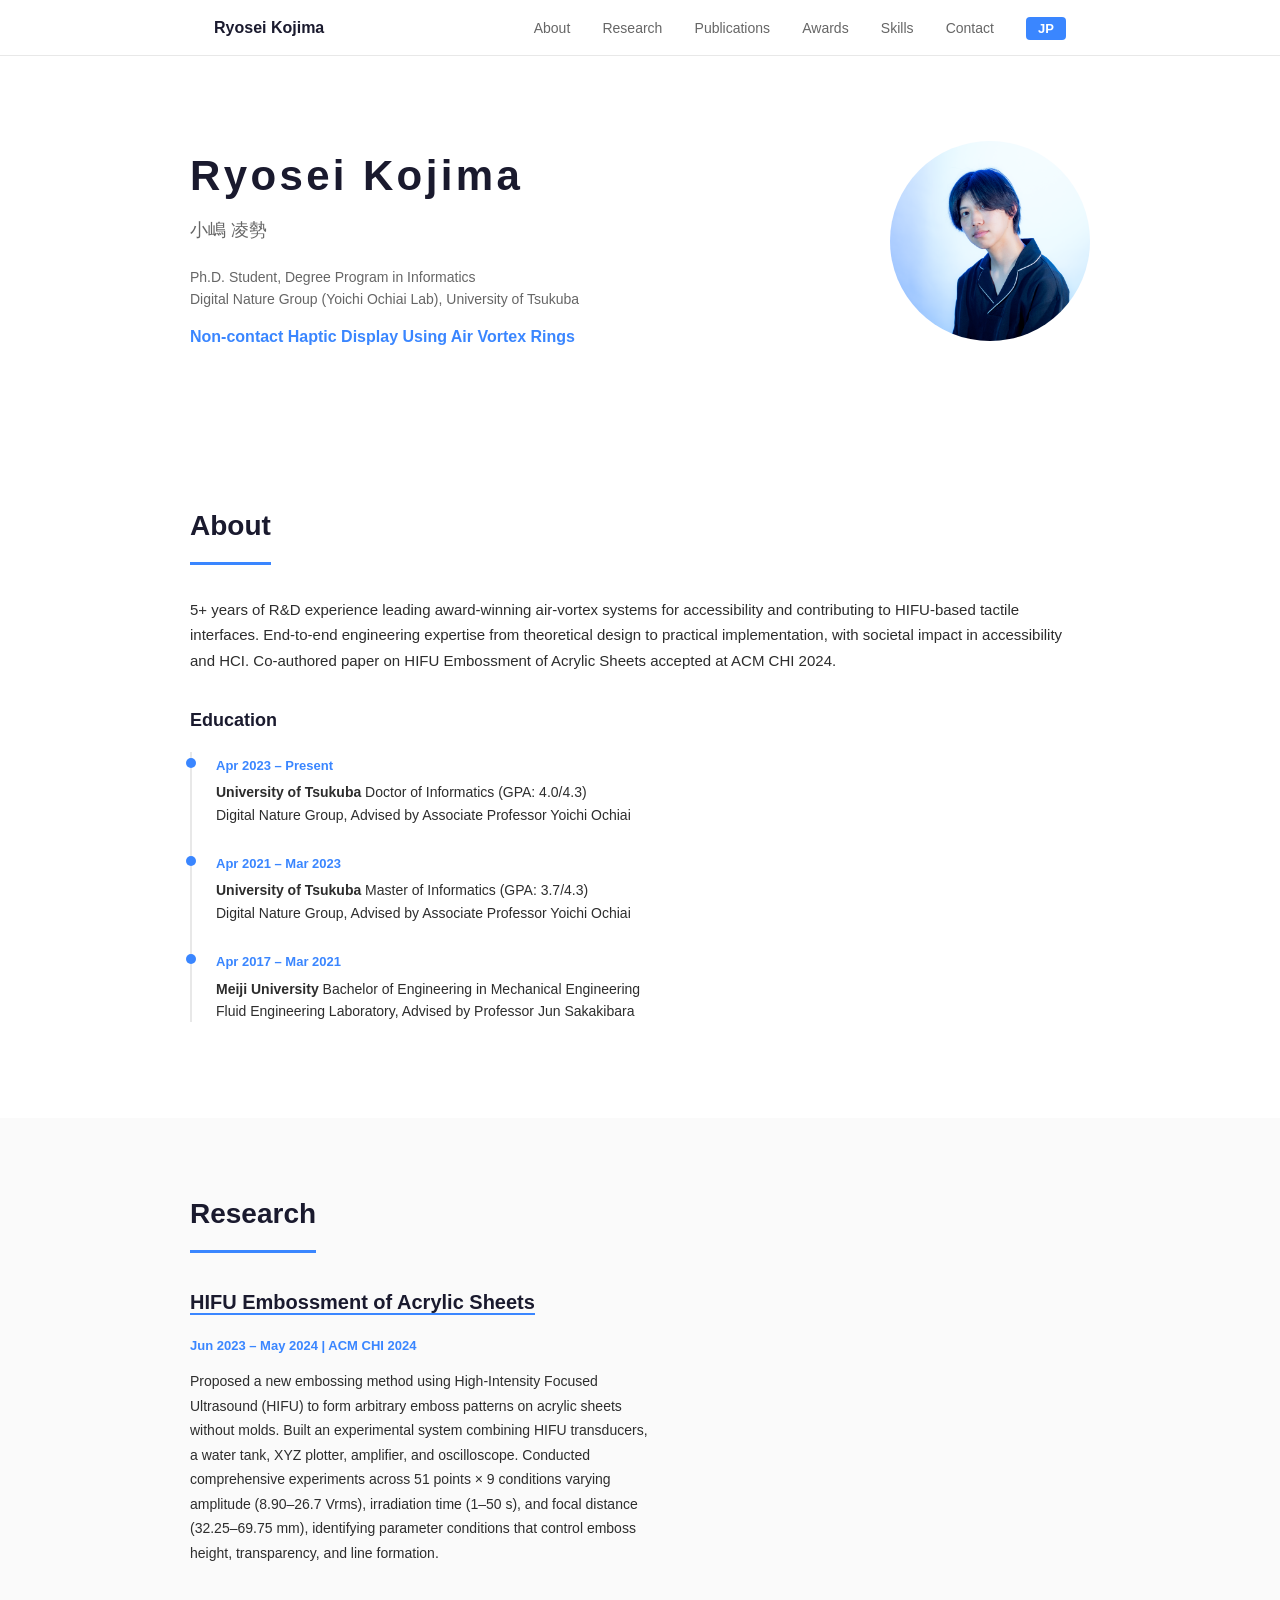
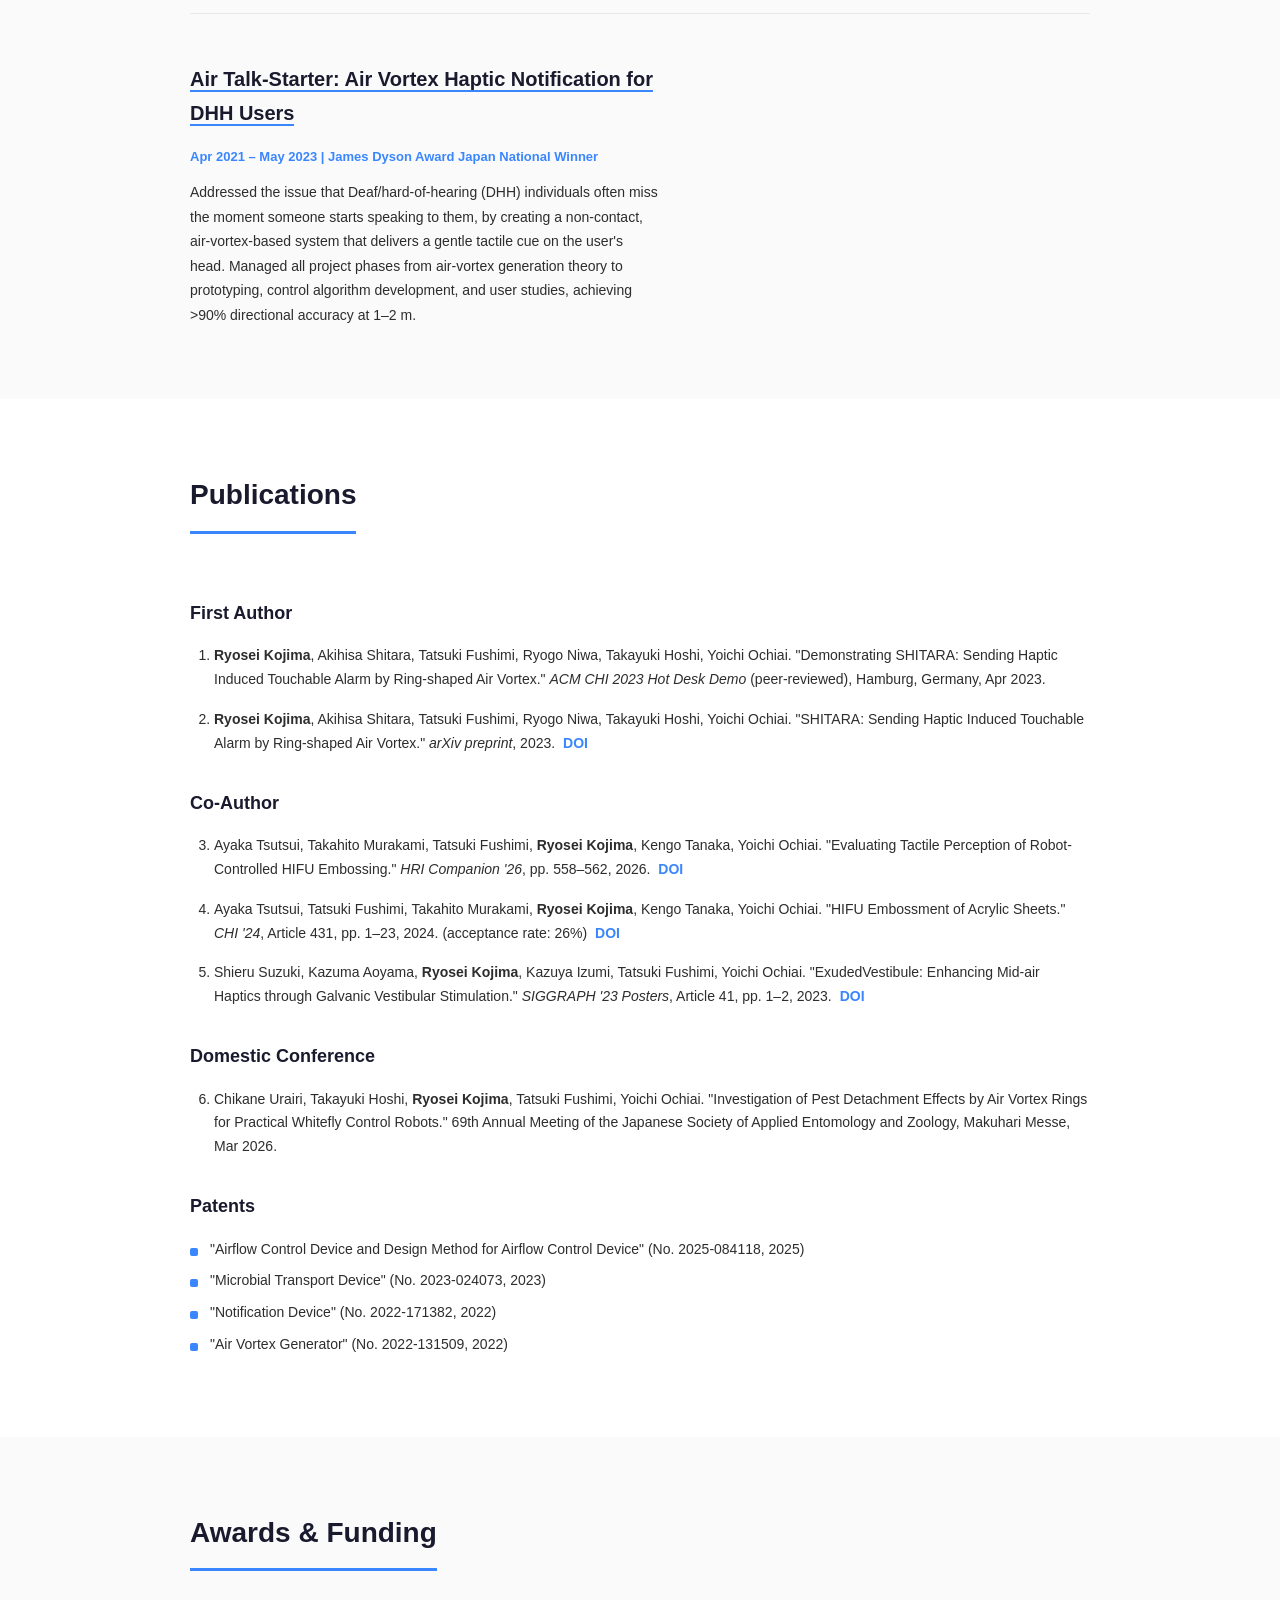
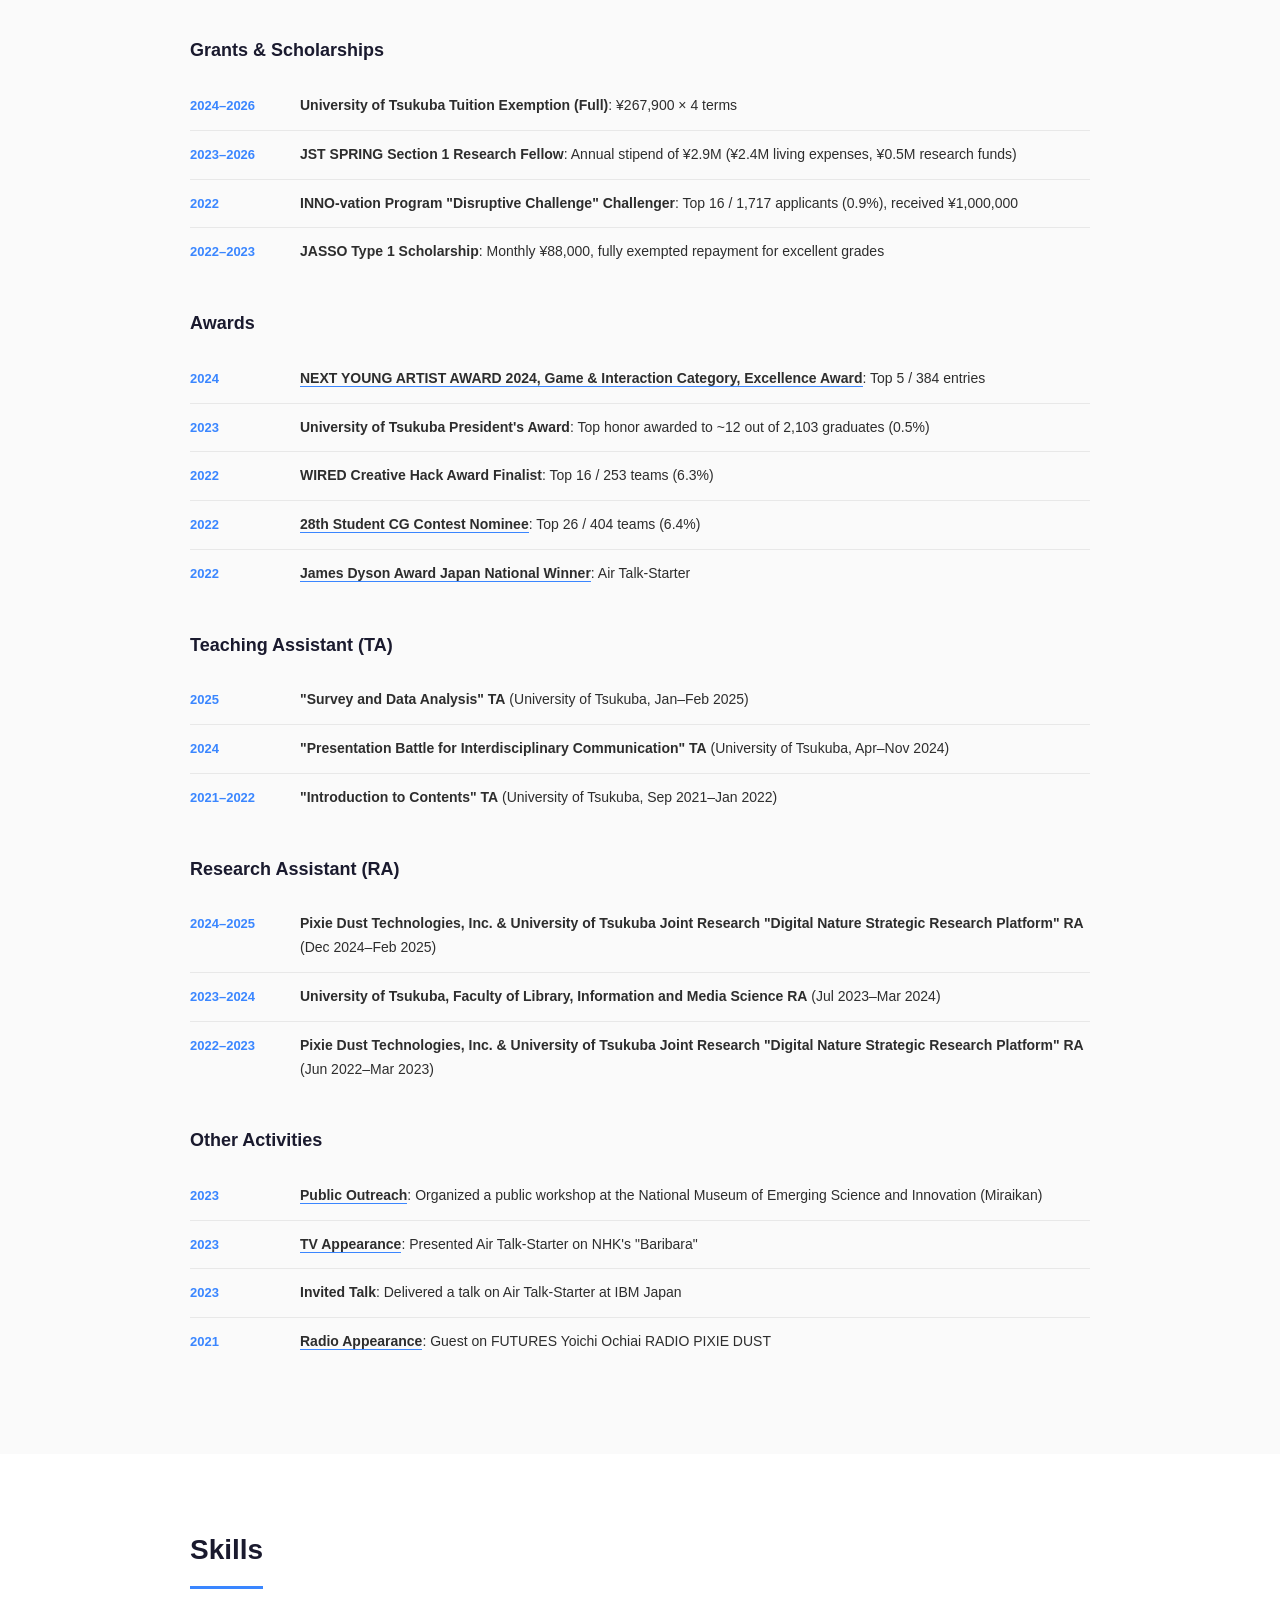
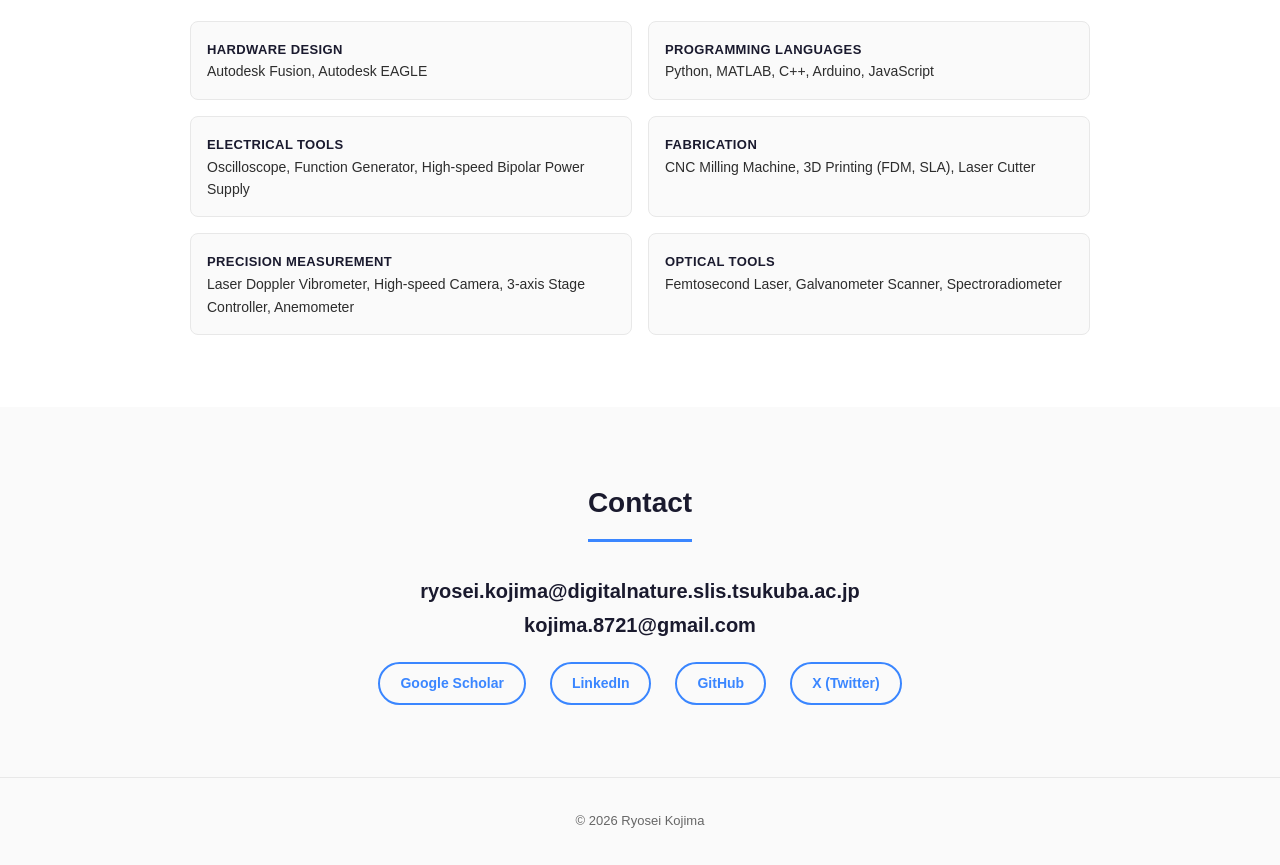
==== en/index.html @ 9899b578 "Add OGP meta tags and Twitter Cards to JP and EN pages Co-Authored-By: Claude Opus 4.6 (1M context) " ====
<!DOCTYPE html>
<html lang="en">
<head>
    <meta charset="UTF-8">
    <meta name="viewport" content="width=device-width, initial-scale=1.0">
    <title>Ryosei Kojima</title>
    <meta name="description" content="Ryosei Kojima - Ph.D. Student at University of Tsukuba. Research on non-contact haptic display using air vortex rings. James Dyson Award Japan National Winner.">
    <!-- OGP -->
    <meta property="og:title" content="Ryosei Kojima">
    <meta property="og:description" content="Ph.D. Student at University of Tsukuba. Research on non-contact haptic display using air vortex rings. James Dyson Award Japan National Winner.">
    <meta property="og:type" content="website">
    <meta property="og:url" content="https://ryoseikojima.github.io/en/">
    <meta property="og:image" content="https://ryoseikojima.github.io/images/profile.png">
    <meta property="og:locale" content="en_US">
    <meta property="og:locale:alternate" content="ja_JP">
    <!-- Twitter Card -->
    <meta name="twitter:card" content="summary">
    <meta name="twitter:site" content="@RyoseiKojima">
    <meta name="twitter:title" content="Ryosei Kojima">
    <meta name="twitter:description" content="Ph.D. Student at University of Tsukuba. Research on non-contact haptic display using air vortex rings.">
    <meta name="twitter:image" content="https://ryoseikojima.github.io/images/profile.png">
    <link rel="stylesheet" href="../style.css">
</head>
<body>

<nav>
    <div class="nav-inner">
        <a href="#" class="nav-name">Ryosei Kojima</a>
        <div class="nav-links">
            <a href="#about">About</a>
            <a href="#research">Research</a>
            <a href="#publications">Publications</a>
            <a href="#awards">Awards</a>
            <a href="#skills">Skills</a>
            <a href="#contact">Contact</a>
            <a href="../" class="lang-switch">JP</a>
        </div>
    </div>
</nav>

<!-- Hero -->
<header id="hero">
    <div class="hero-content">
        <div class="hero-text">
            <h1>Ryosei Kojima</h1>
            <p class="hero-en">小嶋 凌勢</p>
            <p class="hero-affiliation">Ph.D. Student, Degree Program in Informatics<br>Digital Nature Group (Yoichi Ochiai Lab), University of Tsukuba</p>
            <p class="hero-tagline">Non-contact Haptic Display Using Air Vortex Rings</p>
        </div>
        <div class="hero-photo">
            <img src="../images/profile.png" alt="Ryosei Kojima" class="profile-img">
        </div>
    </div>
</header>

<!-- About -->
<section id="about">
    <div class="container">
        <h2>About</h2>
        <p>5+ years of R&D experience leading award-winning air-vortex systems for accessibility and contributing to HIFU-based tactile interfaces. End-to-end engineering expertise from theoretical design to practical implementation, with societal impact in accessibility and HCI. Co-authored paper on HIFU Embossment of Acrylic Sheets accepted at ACM CHI 2024.</p>

        <h3>Education</h3>
        <div class="timeline">
            <div class="timeline-item">
                <span class="timeline-date">Apr 2023 – Present</span>
                <div class="timeline-content">
                    <strong>University of Tsukuba</strong> Doctor of Informatics (GPA: 4.0/4.3)<br>
                    Digital Nature Group, Advised by Associate Professor Yoichi Ochiai
                </div>
            </div>
            <div class="timeline-item">
                <span class="timeline-date">Apr 2021 – Mar 2023</span>
                <div class="timeline-content">
                    <strong>University of Tsukuba</strong> Master of Informatics (GPA: 3.7/4.3)<br>
                    Digital Nature Group, Advised by Associate Professor Yoichi Ochiai
                </div>
            </div>
            <div class="timeline-item">
                <span class="timeline-date">Apr 2017 – Mar 2021</span>
                <div class="timeline-content">
                    <strong>Meiji University</strong> Bachelor of Engineering in Mechanical Engineering<br>
                    Fluid Engineering Laboratory, Advised by Professor Jun Sakakibara
                </div>
            </div>
        </div>
    </div>
</section>

<!-- Research -->
<section id="research">
    <div class="container">
        <h2>Research</h2>

        <div class="project">
            <div class="project-info">
                <h3><a href="https://digitalnature.slis.tsukuba.ac.jp/2023/08/ultrasonic-embossment-of-acrylic-sheets-with-transparency-control/" target="_blank">HIFU Embossment of Acrylic Sheets</a></h3>
                <span class="project-meta">Jun 2023 – May 2024 | ACM CHI 2024</span>
                <p>Proposed a new embossing method using High-Intensity Focused Ultrasound (HIFU) to form arbitrary emboss patterns on acrylic sheets without molds. Built an experimental system combining HIFU transducers, a water tank, XYZ plotter, amplifier, and oscilloscope. Conducted comprehensive experiments across 51 points &times; 9 conditions varying amplitude (8.90–26.7 Vrms), irradiation time (1–50 s), and focal distance (32.25–69.75 mm), identifying parameter conditions that control emboss height, transparency, and line formation.</p>
            </div>
            <div class="project-media">
                <div class="video-embed">
                    <iframe src="https://www.youtube.com/embed/v1Ds2sIvUqw" title="HIFU Embossment" frameborder="0" allow="accelerometer; autoplay; clipboard-write; encrypted-media; gyroscope; picture-in-picture" allowfullscreen></iframe>
                </div>
            </div>
        </div>

        <div class="project">
            <div class="project-info">
                <h3><a href="https://digitalnature.slis.tsukuba.ac.jp/2022/07/air-talk-starter/" target="_blank">Air Talk-Starter: Air Vortex Haptic Notification for DHH Users</a></h3>
                <span class="project-meta">Apr 2021 – May 2023 | James Dyson Award Japan National Winner</span>
                <p>Addressed the issue that Deaf/hard-of-hearing (DHH) individuals often miss the moment someone starts speaking to them, by creating a non-contact, air-vortex-based system that delivers a gentle tactile cue on the user's head. Managed all project phases from air-vortex generation theory to prototyping, control algorithm development, and user studies, achieving >90% directional accuracy at 1–2 m.</p>
            </div>
            <div class="project-media">
                <div class="video-embed">
                    <iframe src="https://www.youtube.com/embed/Aif3v1m-30Y" title="Air Talk-Starter" frameborder="0" allow="accelerometer; autoplay; clipboard-write; encrypted-media; gyroscope; picture-in-picture" allowfullscreen></iframe>
                </div>
            </div>
        </div>
    </div>
</section>

<!-- Publications -->
<section id="publications">
    <div class="container">
        <h2>Publications</h2>

        <h3>First Author</h3>
        <ol class="pub-list">
            <li>
                <strong>Ryosei Kojima</strong>, Akihisa Shitara, Tatsuki Fushimi, Ryogo Niwa, Takayuki Hoshi, Yoichi Ochiai.
                "Demonstrating SHITARA: Sending Haptic Induced Touchable Alarm by Ring-shaped Air Vortex."
                <em>ACM CHI 2023 Hot Desk Demo</em> (peer-reviewed), Hamburg, Germany, Apr 2023.
            </li>
            <li>
                <strong>Ryosei Kojima</strong>, Akihisa Shitara, Tatsuki Fushimi, Ryogo Niwa, Takayuki Hoshi, Yoichi Ochiai.
                "SHITARA: Sending Haptic Induced Touchable Alarm by Ring-shaped Air Vortex."
                <em>arXiv preprint</em>, 2023.
                <a href="https://doi.org/10.48550/arXiv.2301.08107" target="_blank">DOI</a>
            </li>
        </ol>

        <h3>Co-Author</h3>
        <ol class="pub-list" start="3">
            <li>
                Ayaka Tsutsui, Takahito Murakami, Tatsuki Fushimi, <strong>Ryosei Kojima</strong>, Kengo Tanaka, Yoichi Ochiai.
                "Evaluating Tactile Perception of Robot-Controlled HIFU Embossing."
                <em>HRI Companion '26</em>, pp. 558–562, 2026.
                <a href="https://doi.org/10.1145/3776734.3794457" target="_blank">DOI</a>
            </li>
            <li>
                Ayaka Tsutsui, Tatsuki Fushimi, Takahito Murakami, <strong>Ryosei Kojima</strong>, Kengo Tanaka, Yoichi Ochiai.
                "HIFU Embossment of Acrylic Sheets."
                <em>CHI '24</em>, Article 431, pp. 1–23, 2024. (acceptance rate: 26%)
                <a href="https://doi.org/10.1145/3613904.3642890" target="_blank">DOI</a>
            </li>
            <li>
                Shieru Suzuki, Kazuma Aoyama, <strong>Ryosei Kojima</strong>, Kazuya Izumi, Tatsuki Fushimi, Yoichi Ochiai.
                "ExudedVestibule: Enhancing Mid-air Haptics through Galvanic Vestibular Stimulation."
                <em>SIGGRAPH '23 Posters</em>, Article 41, pp. 1–2, 2023.
                <a href="https://doi.org/10.1145/3588028.3603648" target="_blank">DOI</a>
            </li>
        </ol>

        <h3>Domestic Conference</h3>
        <ol class="pub-list" start="6">
            <li>
                Chikane Urairi, Takayuki Hoshi, <strong>Ryosei Kojima</strong>, Tatsuki Fushimi, Yoichi Ochiai.
                "Investigation of Pest Detachment Effects by Air Vortex Rings for Practical Whitefly Control Robots."
                69th Annual Meeting of the Japanese Society of Applied Entomology and Zoology, Makuhari Messe, Mar 2026.
            </li>
        </ol>

        <h3>Patents</h3>
        <ul class="patent-list">
            <li>"Airflow Control Device and Design Method for Airflow Control Device" (No. 2025-084118, 2025)</li>
            <li>"Microbial Transport Device" (No. 2023-024073, 2023)</li>
            <li>"Notification Device" (No. 2022-171382, 2022)</li>
            <li>"Air Vortex Generator" (No. 2022-131509, 2022)</li>
        </ul>
    </div>
</section>

<!-- Awards -->
<section id="awards">
    <div class="container">
        <h2>Awards &amp; Funding</h2>

        <h3>Grants &amp; Scholarships</h3>
        <div class="award-list">
            <div class="award-item">
                <span class="award-date">2024–2026</span>
                <div><strong>University of Tsukuba Tuition Exemption (Full)</strong>: &yen;267,900 &times; 4 terms</div>
            </div>
            <div class="award-item">
                <span class="award-date">2023–2026</span>
                <div><strong>JST SPRING Section 1 Research Fellow</strong>: Annual stipend of &yen;2.9M (&yen;2.4M living expenses, &yen;0.5M research funds)</div>
            </div>
            <div class="award-item">
                <span class="award-date">2022</span>
                <div><strong>INNO-vation Program "Disruptive Challenge" Challenger</strong>: Top 16 / 1,717 applicants (0.9%), received &yen;1,000,000</div>
            </div>
            <div class="award-item">
                <span class="award-date">2022–2023</span>
                <div><strong>JASSO Type 1 Scholarship</strong>: Monthly &yen;88,000, fully exempted repayment for excellent grades</div>
            </div>
        </div>

        <h3>Awards</h3>
        <div class="award-list">
            <div class="award-item">
                <span class="award-date">2024</span>
                <div><a href="https://archive.nya-award.jp/2024/works/7333/" target="_blank"><strong>NEXT YOUNG ARTIST AWARD 2024, Game &amp; Interaction Category, Excellence Award</strong></a>: Top 5 / 384 entries</div>
            </div>
            <div class="award-item">
                <span class="award-date">2023</span>
                <div><strong>University of Tsukuba President's Award</strong>: Top honor awarded to ~12 out of 2,103 graduates (0.5%)</div>
            </div>
            <div class="award-item">
                <span class="award-date">2022</span>
                <div><strong>WIRED Creative Hack Award Finalist</strong>: Top 16 / 253 teams (6.3%)</div>
            </div>
            <div class="award-item">
                <span class="award-date">2022</span>
                <div><a href="https://archive.nya-award.jp/2022/works/6319/" target="_blank"><strong>28th Student CG Contest Nominee</strong></a>: Top 26 / 404 teams (6.4%)</div>
            </div>
            <div class="award-item">
                <span class="award-date">2022</span>
                <div><a href="https://www.jamesdysonaward.org/ja-JP/2022/project/air-talk-starter" target="_blank"><strong>James Dyson Award Japan National Winner</strong></a>: Air Talk-Starter</div>
            </div>
        </div>

        <h3>Teaching Assistant (TA)</h3>
        <div class="award-list">
            <div class="award-item">
                <span class="award-date">2025</span>
                <div><strong>"Survey and Data Analysis" TA</strong> (University of Tsukuba, Jan–Feb 2025)</div>
            </div>
            <div class="award-item">
                <span class="award-date">2024</span>
                <div><strong>"Presentation Battle for Interdisciplinary Communication" TA</strong> (University of Tsukuba, Apr–Nov 2024)</div>
            </div>
            <div class="award-item">
                <span class="award-date">2021–2022</span>
                <div><strong>"Introduction to Contents" TA</strong> (University of Tsukuba, Sep 2021–Jan 2022)</div>
            </div>
        </div>

        <h3>Research Assistant (RA)</h3>
        <div class="award-list">
            <div class="award-item">
                <span class="award-date">2024–2025</span>
                <div><strong>Pixie Dust Technologies, Inc. &amp; University of Tsukuba Joint Research "Digital Nature Strategic Research Platform" RA</strong> (Dec 2024–Feb 2025)</div>
            </div>
            <div class="award-item">
                <span class="award-date">2023–2024</span>
                <div><strong>University of Tsukuba, Faculty of Library, Information and Media Science RA</strong> (Jul 2023–Mar 2024)</div>
            </div>
            <div class="award-item">
                <span class="award-date">2022–2023</span>
                <div><strong>Pixie Dust Technologies, Inc. &amp; University of Tsukuba Joint Research "Digital Nature Strategic Research Platform" RA</strong> (Jun 2022–Mar 2023)</div>
            </div>
        </div>

        <h3>Other Activities</h3>
        <div class="award-list">
            <div class="award-item">
                <span class="award-date">2023</span>
                <div><a href="https://blog.miraikan.jst.go.jp/articles/20230607post-501.html" target="_blank"><strong>Public Outreach</strong></a>: Organized a public workshop at the National Museum of Emerging Science and Innovation (Miraikan)</div>
            </div>
            <div class="award-item">
                <span class="award-date">2023</span>
                <div><a href="https://www.nhk.jp/p/baribara/ts/8Q416M6Q79/episode/te/QMZ4RW7WZN/" target="_blank"><strong>TV Appearance</strong></a>: Presented Air Talk-Starter on NHK's "Baribara"</div>
            </div>
            <div class="award-item">
                <span class="award-date">2023</span>
                <div><strong>Invited Talk</strong>: Delivered a talk on Air Talk-Starter at IBM Japan</div>
            </div>
            <div class="award-item">
                <span class="award-date">2021</span>
                <div><a href="https://audee.jp/voice/show/35991" target="_blank"><strong>Radio Appearance</strong></a>: Guest on FUTURES Yoichi Ochiai RADIO PIXIE DUST</div>
            </div>
        </div>
    </div>
</section>

<!-- Skills -->
<section id="skills">
    <div class="container">
        <h2>Skills</h2>
        <div class="skills-grid">
            <div class="skill-item"><strong>Hardware Design</strong><br>Autodesk Fusion, Autodesk EAGLE</div>
            <div class="skill-item"><strong>Programming Languages</strong><br>Python, MATLAB, C++, Arduino, JavaScript</div>
            <div class="skill-item"><strong>Electrical Tools</strong><br>Oscilloscope, Function Generator, High-speed Bipolar Power Supply</div>
            <div class="skill-item"><strong>Fabrication</strong><br>CNC Milling Machine, 3D Printing (FDM, SLA), Laser Cutter</div>
            <div class="skill-item"><strong>Precision Measurement</strong><br>Laser Doppler Vibrometer, High-speed Camera, 3-axis Stage Controller, Anemometer</div>
            <div class="skill-item"><strong>Optical Tools</strong><br>Femtosecond Laser, Galvanometer Scanner, Spectroradiometer</div>
        </div>
    </div>
</section>

<!-- Contact -->
<section id="contact">
    <div class="container">
        <h2>Contact</h2>
        <p class="contact-email">ryosei.kojima@digitalnature.slis.tsukuba.ac.jp<br>kojima.8721@gmail.com</p>
        <div class="contact-links">
            <a href="https://scholar.google.com/citations?user=Og2XBmUAAAAJ&hl=en&oi=ao" target="_blank">Google Scholar</a>
            <a href="https://linkedin.com/in/ryoseikojima/" target="_blank">LinkedIn</a>
            <a href="https://github.com/ryoseikojima" target="_blank">GitHub</a>
            <a href="https://x.com/RyoseiKojima" target="_blank">X (Twitter)</a>
        </div>
    </div>
</section>

<footer>
    <p>&copy; 2026 Ryosei Kojima</p>
</footer>

</body>
</html>
---- style.css ----
/* Reset & Base */
*, *::before, *::after {
    margin: 0;
    padding: 0;
    box-sizing: border-box;
}

:root {
    --primary: #1a1a2e;
    --accent: #3a86ff;
    --text: #2d2d2d;
    --text-light: #666;
    --bg: #fafafa;
    --bg-alt: #fff;
    --border: #e8e8e8;
    --max-width: 900px;
}

body {
    font-family: "Hiragino Kaku Gothic ProN", "Hiragino Sans", "Noto Sans CJK JP", -apple-system, sans-serif;
    color: var(--text);
    background: var(--bg);
    line-height: 1.7;
    font-size: 15px;
}

/* Nav */
nav {
    position: fixed;
    top: 0;
    width: 100%;
    background: rgba(255, 255, 255, 0.95);
    backdrop-filter: blur(10px);
    border-bottom: 1px solid var(--border);
    z-index: 100;
}

.nav-inner {
    max-width: var(--max-width);
    margin: 0 auto;
    padding: 14px 24px;
    display: flex;
    justify-content: space-between;
    align-items: center;
}

.nav-name {
    font-weight: 700;
    font-size: 16px;
    color: var(--primary);
    text-decoration: none;
}

.nav-links a {
    margin-left: 28px;
    text-decoration: none;
    color: var(--text-light);
    font-size: 14px;
    transition: color 0.2s;
}

.nav-links a:hover {
    color: var(--accent);
}

.lang-switch {
    background: var(--accent);
    color: #fff !important;
    padding: 4px 12px;
    border-radius: 4px;
    font-weight: 600;
    font-size: 13px !important;
}

.lang-switch:hover {
    opacity: 0.85;
}

/* Hero */
#hero {
    padding: 140px 24px 80px;
    background: var(--bg-alt);
}

.hero-content {
    max-width: var(--max-width);
    margin: 0 auto;
    display: flex;
    justify-content: space-between;
    align-items: center;
    gap: 48px;
}

.hero-text h1 {
    font-size: 42px;
    font-weight: 800;
    color: var(--primary);
    letter-spacing: 0.08em;
    margin-bottom: 4px;
}

.hero-en {
    font-size: 18px;
    color: var(--text-light);
    margin-bottom: 20px;
}

.hero-affiliation {
    font-size: 14px;
    color: var(--text-light);
    line-height: 1.6;
    margin-bottom: 12px;
}

.hero-tagline {
    font-size: 16px;
    color: var(--accent);
    font-weight: 600;
}

.hero-photo {
    flex-shrink: 0;
}

.profile-img {
    width: 200px;
    height: 200px;
    border-radius: 50%;
    object-fit: cover;
}

/* Sections */
section {
    padding: 72px 24px;
}

section:nth-child(odd) {
    background: var(--bg-alt);
}

.container {
    max-width: var(--max-width);
    margin: 0 auto;
}

h2 {
    font-size: 28px;
    font-weight: 800;
    color: var(--primary);
    margin-bottom: 32px;
    padding-bottom: 12px;
    border-bottom: 3px solid var(--accent);
    display: inline-block;
}

h3 {
    font-size: 18px;
    font-weight: 700;
    color: var(--primary);
    margin-top: 32px;
    margin-bottom: 16px;
}

/* Skills */
.skills-grid {
    display: grid;
    grid-template-columns: repeat(2, 1fr);
    gap: 16px;
}

.skill-item {
    background: var(--bg);
    border: 1px solid var(--border);
    border-radius: 8px;
    padding: 16px;
    font-size: 14px;
    line-height: 1.6;
}

.skill-item strong {
    color: var(--primary);
    font-size: 13px;
    text-transform: uppercase;
    letter-spacing: 0.03em;
}

@media (max-width: 768px) {
    .skills-grid {
        grid-template-columns: 1fr;
    }
}

/* Timeline (Education) */
.timeline {
    position: relative;
    padding-left: 24px;
    border-left: 2px solid var(--border);
}

.timeline-item {
    margin-bottom: 24px;
    position: relative;
}

.timeline-item::before {
    content: '';
    position: absolute;
    left: -30px;
    top: 6px;
    width: 10px;
    height: 10px;
    background: var(--accent);
    border-radius: 50%;
}

.timeline-date {
    font-size: 13px;
    color: var(--accent);
    font-weight: 600;
}

.timeline-content {
    margin-top: 4px;
    font-size: 14px;
    line-height: 1.6;
}

/* Projects */
.project {
    display: flex;
    gap: 32px;
    margin-bottom: 48px;
    padding-bottom: 48px;
    border-bottom: 1px solid var(--border);
}

.project:last-child {
    border-bottom: none;
    margin-bottom: 0;
    padding-bottom: 0;
}

.project-info {
    flex: 1;
}

.project-info h3 {
    margin-top: 0;
    font-size: 20px;
}

.project-info h3 a {
    color: var(--primary);
    text-decoration: none;
    border-bottom: 2px solid var(--accent);
    transition: color 0.2s;
}

.project-info h3 a:hover {
    color: var(--accent);
}

.award-item a {
    color: inherit;
    text-decoration: none;
    border-bottom: 1px solid var(--accent);
    transition: color 0.2s;
}

.award-item a:hover {
    color: var(--accent);
}

.project-meta {
    font-size: 13px;
    color: var(--accent);
    font-weight: 600;
    display: block;
    margin-bottom: 12px;
}

.project-info p {
    font-size: 14px;
    color: var(--text);
    line-height: 1.75;
}

.project-media {
    flex-shrink: 0;
    width: 400px;
}

.media-placeholder {
    width: 100%;
    height: 180px;
    background: var(--border);
    border-radius: 8px;
    display: flex;
    align-items: center;
    justify-content: center;
    color: var(--text-light);
    font-size: 14px;
}

.video-embed {
    position: relative;
    width: 100%;
    padding-top: 56.25%;
    border-radius: 8px;
    overflow: hidden;
}

.video-embed iframe {
    position: absolute;
    top: 0;
    left: 0;
    width: 100%;
    height: 100%;
}

/* Publications */
.pub-list {
    padding-left: 24px;
    margin-bottom: 24px;
}

.pub-list li {
    margin-bottom: 16px;
    font-size: 14px;
    line-height: 1.7;
}

.pub-list li a {
    color: var(--accent);
    text-decoration: none;
    font-weight: 600;
    margin-left: 4px;
}

.pub-list li a:hover {
    text-decoration: underline;
}

.patent-list {
    list-style: none;
    padding-left: 0;
}

.patent-list li {
    margin-bottom: 8px;
    font-size: 14px;
    padding-left: 20px;
    position: relative;
}

.patent-list li::before {
    content: '';
    position: absolute;
    left: 0;
    top: 10px;
    width: 8px;
    height: 8px;
    background: var(--accent);
    border-radius: 2px;
}

/* Awards */
.award-list {
    margin-bottom: 16px;
}

.award-item {
    display: flex;
    gap: 20px;
    padding: 12px 0;
    border-bottom: 1px solid var(--border);
    font-size: 14px;
    align-items: baseline;
}

.award-item:last-child {
    border-bottom: none;
}

.award-date {
    flex-shrink: 0;
    width: 90px;
    font-size: 13px;
    color: var(--accent);
    font-weight: 600;
}

/* Contact */
#contact {
    text-align: center;
    padding: 72px 24px;
}

.contact-email {
    font-size: 20px;
    font-weight: 600;
    color: var(--primary);
    margin-bottom: 20px;
}

.contact-links {
    display: flex;
    justify-content: center;
    gap: 24px;
}

.contact-links a {
    color: var(--accent);
    text-decoration: none;
    font-size: 14px;
    font-weight: 600;
    padding: 8px 20px;
    border: 2px solid var(--accent);
    border-radius: 24px;
    transition: all 0.2s;
}

.contact-links a:hover {
    background: var(--accent);
    color: #fff;
}

/* Footer */
footer {
    text-align: center;
    padding: 32px 24px;
    font-size: 13px;
    color: var(--text-light);
    border-top: 1px solid var(--border);
}

/* Responsive */
@media (max-width: 768px) {
    .hero-content {
        flex-direction: column-reverse;
        text-align: center;
    }

    .hero-text h1 {
        font-size: 32px;
    }

    .project {
        flex-direction: column;
    }

    .project-media {
        width: 100%;
    }

    .nav-links a {
        margin-left: 16px;
        font-size: 12px;
    }

    .award-item {
        flex-direction: column;
        gap: 4px;
    }

    .award-date {
        width: auto;
    }
}
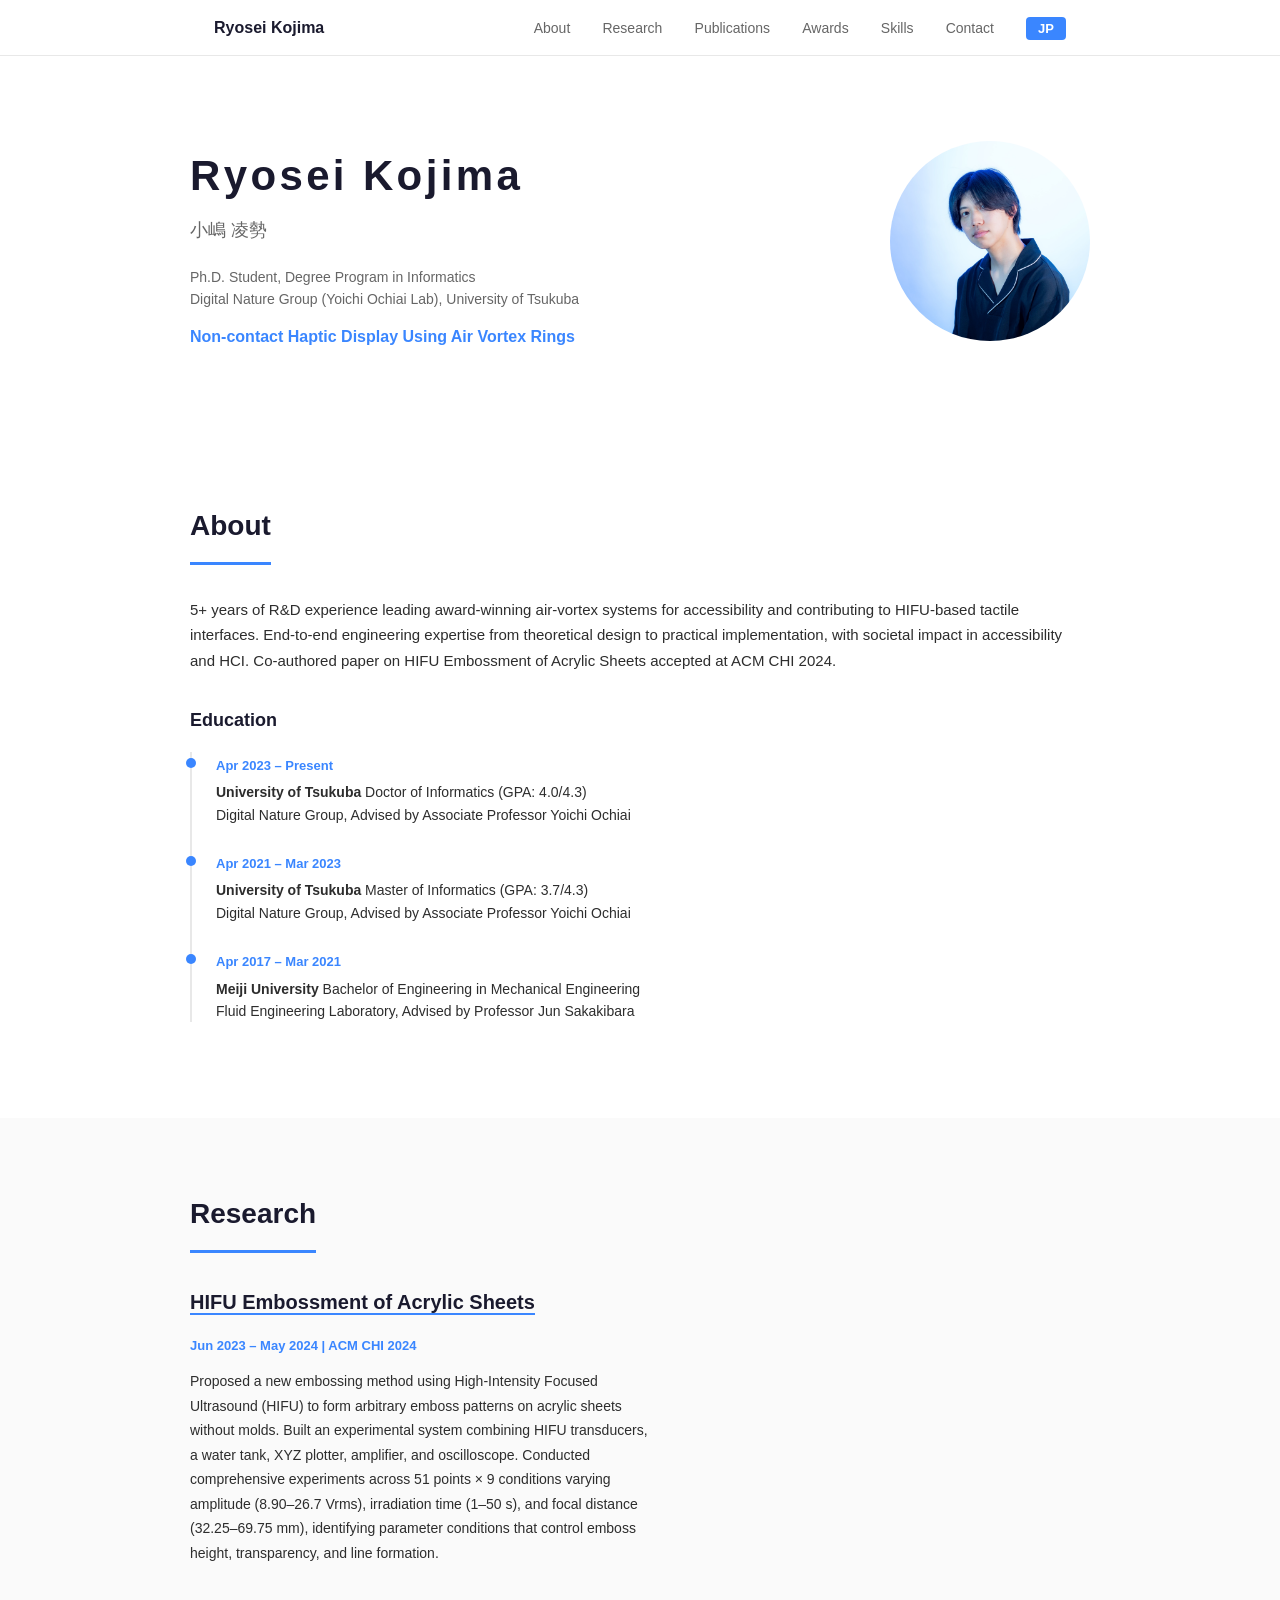
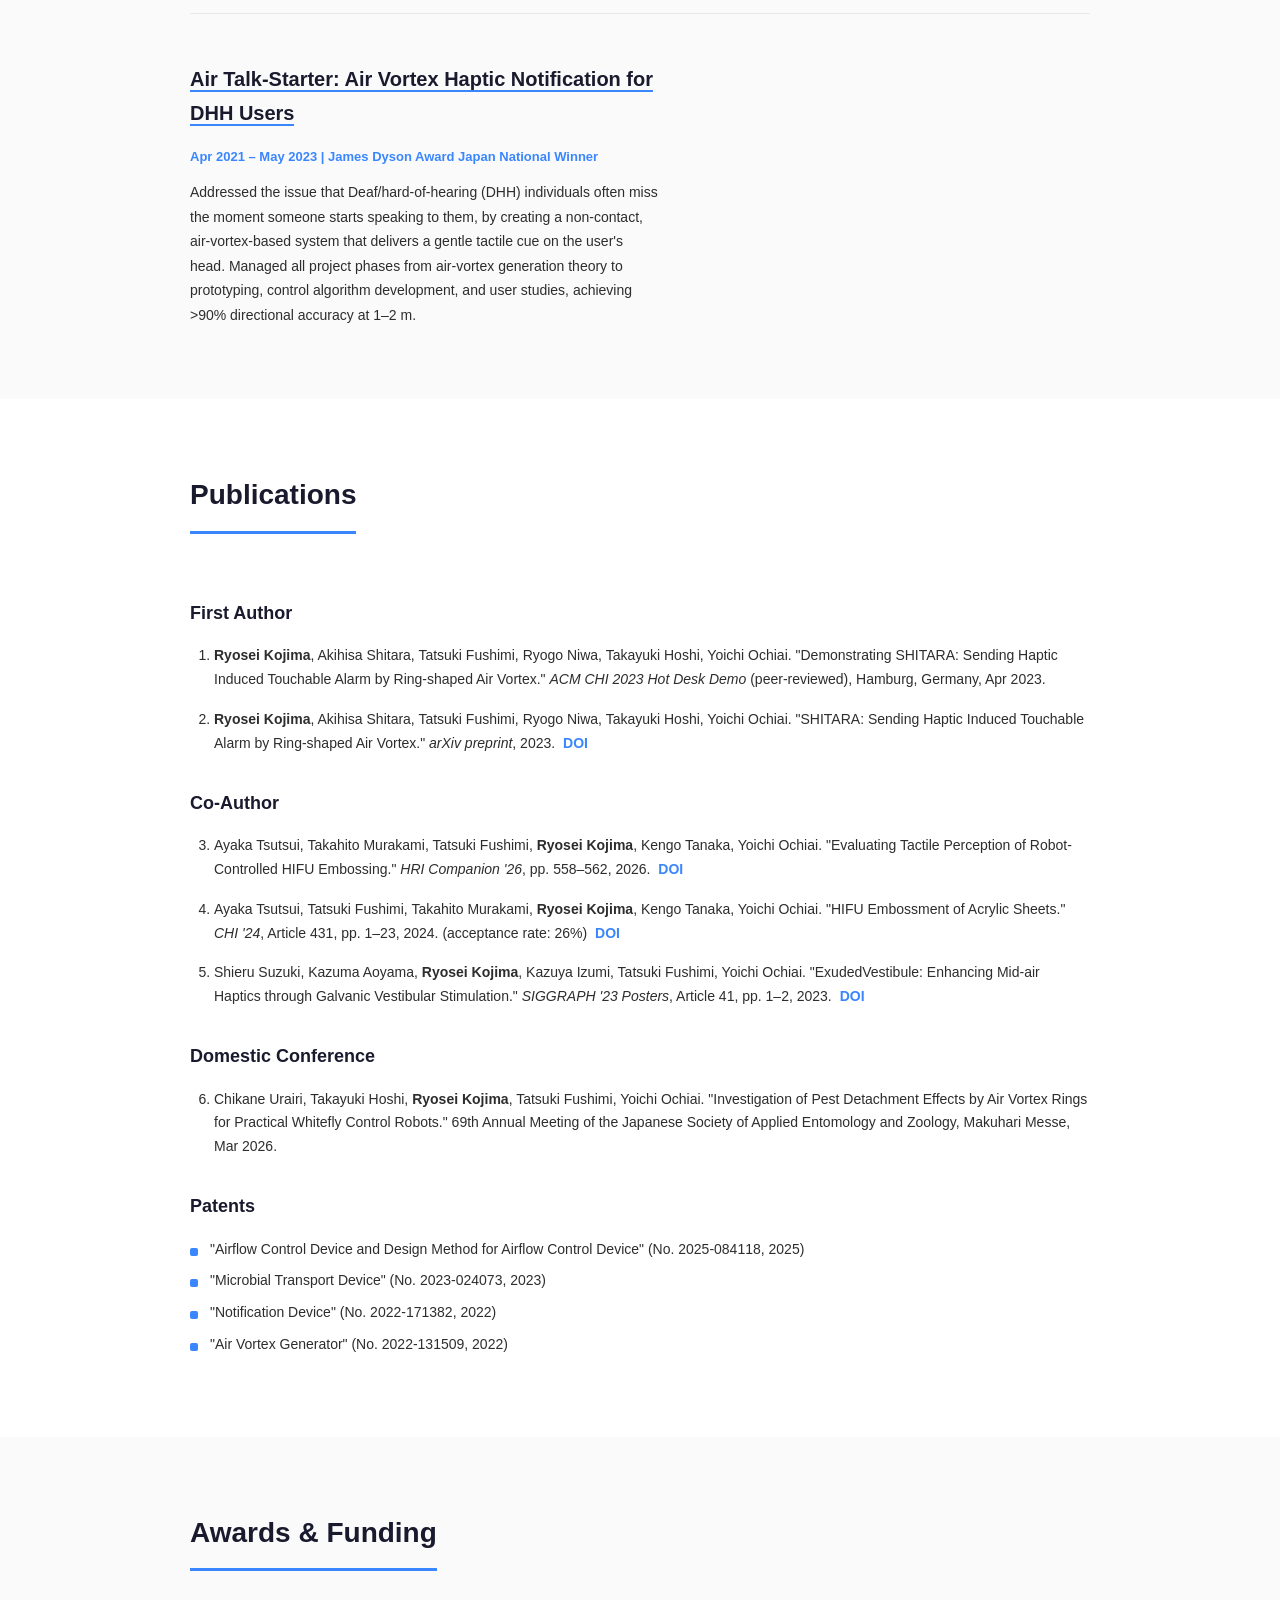
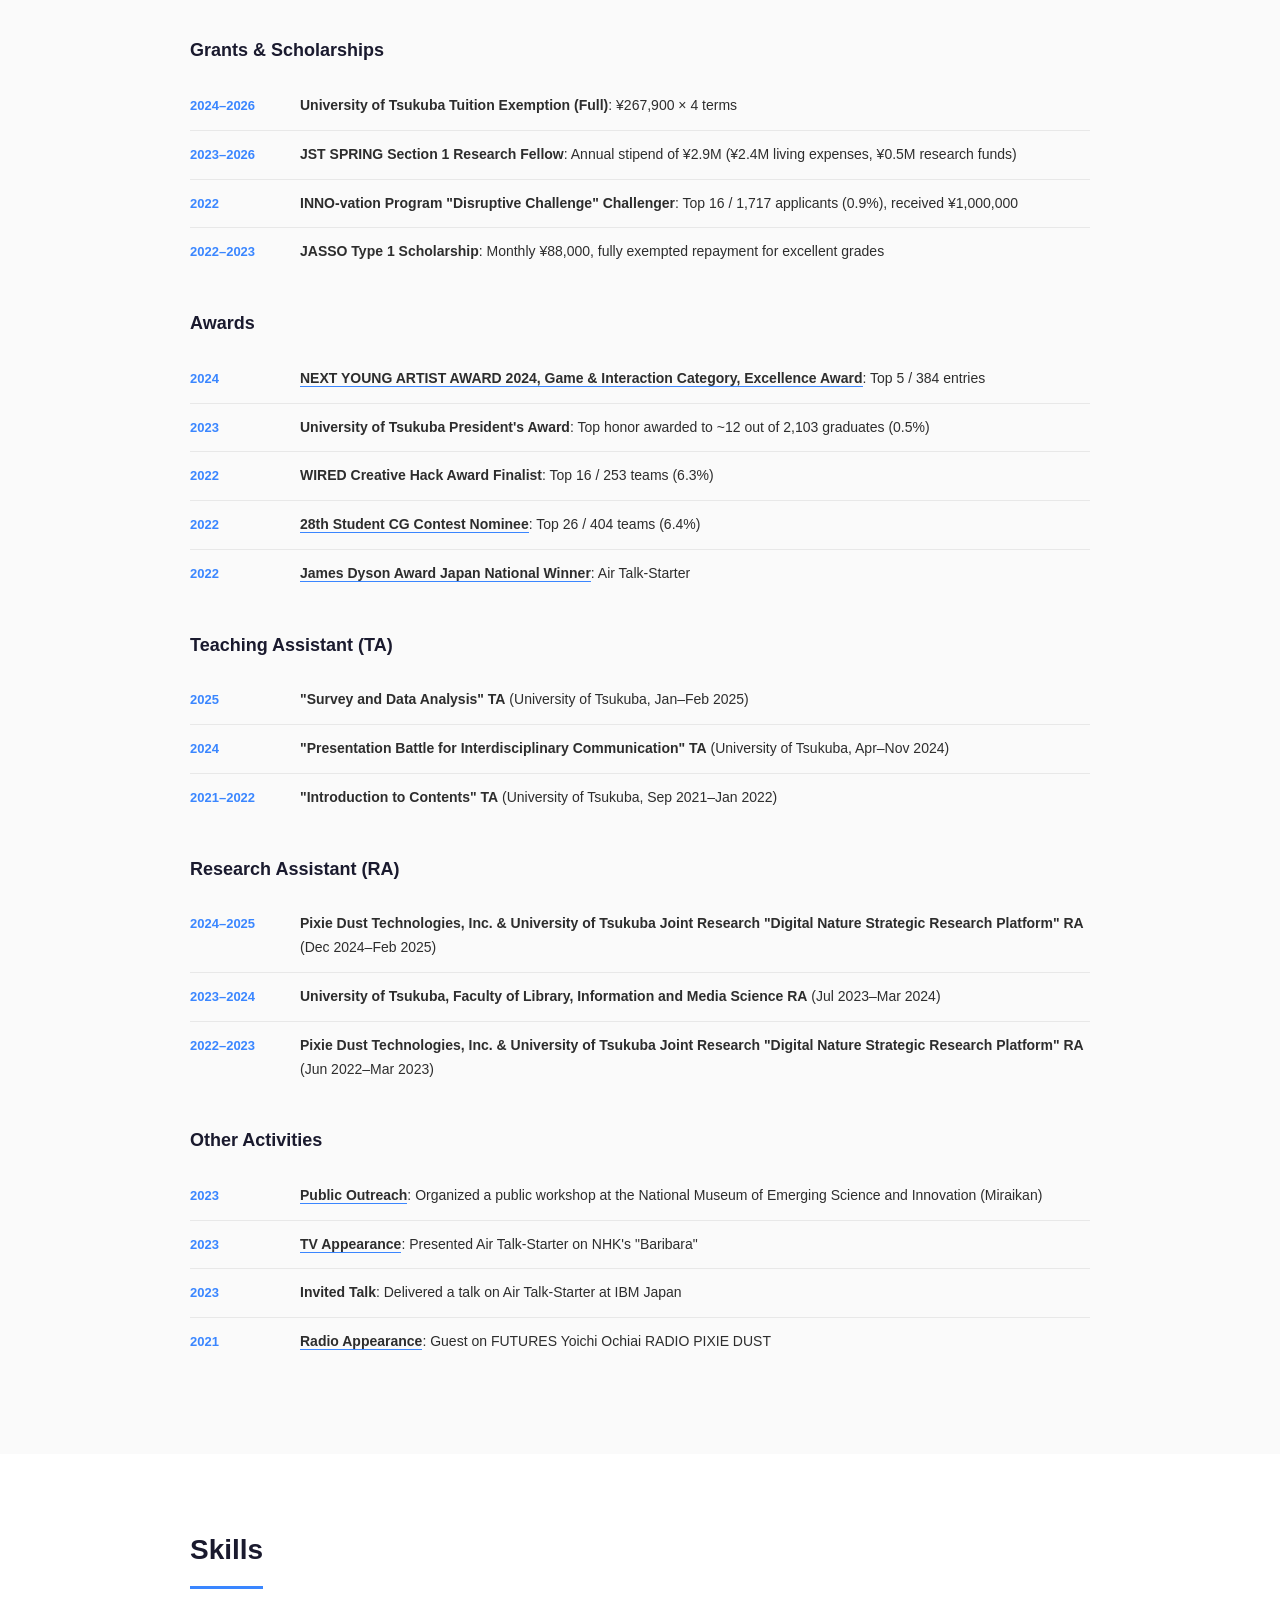
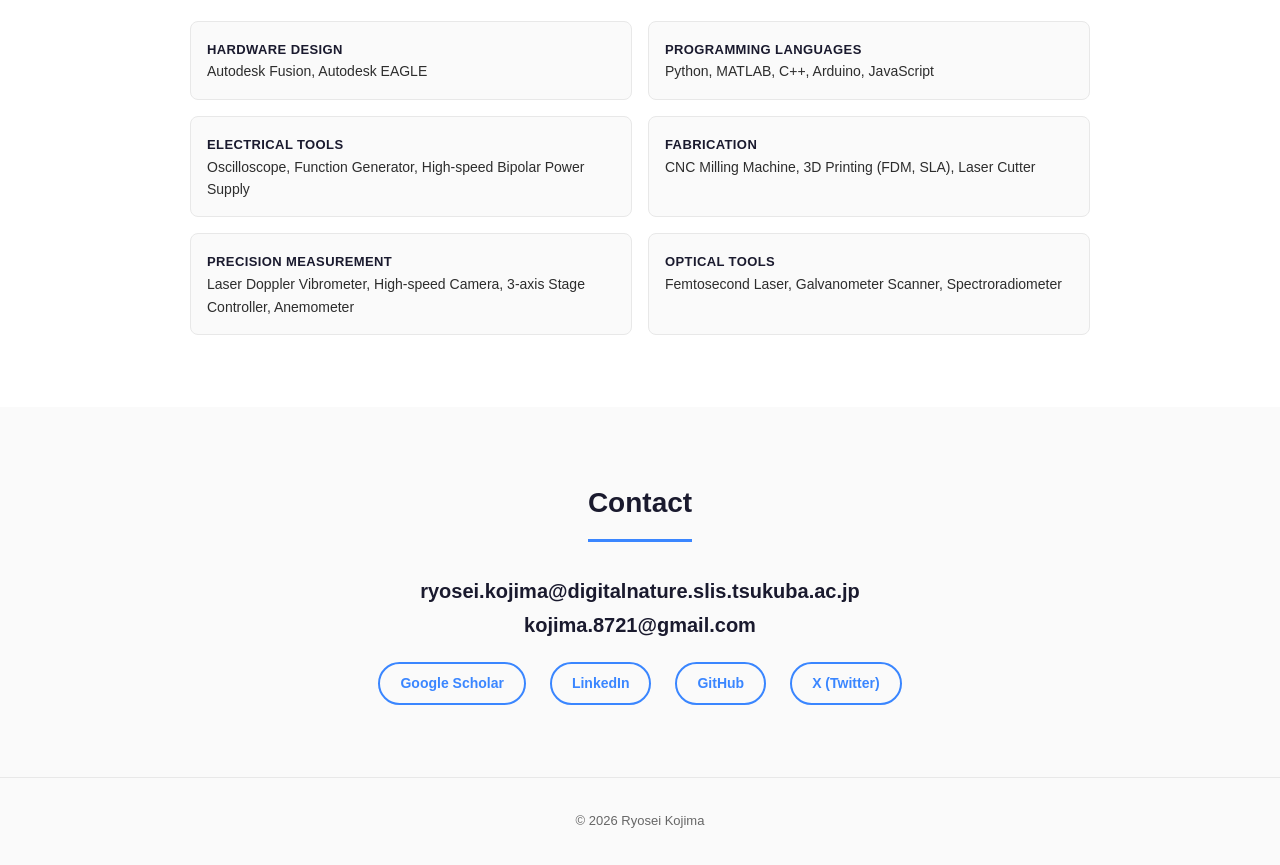
==== commit db3da575: "Optimize profile image: PNG 1.9MB to JPEG 222KB for faster loading Co-Authored-By: Claude Opus 4.6 (" ====
--- a/en/index.html
+++ b/en/index.html
@@ -4,13 +4,16 @@
     <meta charset="UTF-8">
     <meta name="viewport" content="width=device-width, initial-scale=1.0">
     <title>Ryosei Kojima</title>
+    <link rel="icon" type="image/png" sizes="32x32" href="../images/favicon-32x32.png">
+    <link rel="icon" type="image/png" sizes="16x16" href="../images/favicon-16x16.png">
+    <link rel="apple-touch-icon" sizes="180x180" href="../images/apple-touch-icon.png">
     <meta name="description" content="Ryosei Kojima - Ph.D. Student at University of Tsukuba. Research on non-contact haptic display using air vortex rings. James Dyson Award Japan National Winner.">
     <!-- OGP -->
     <meta property="og:title" content="Ryosei Kojima">
     <meta property="og:description" content="Ph.D. Student at University of Tsukuba. Research on non-contact haptic display using air vortex rings. James Dyson Award Japan National Winner.">
     <meta property="og:type" content="website">
-    <meta property="og:url" content="https://ryoseikojima.github.io/en/">
-    <meta property="og:image" content="https://ryoseikojima.github.io/images/profile.png">
+    <meta property="og:url" content="https://ryoseikojima.com/en/">
+    <meta property="og:image" content="https://ryoseikojima.com/images/profile.jpg">
     <meta property="og:locale" content="en_US">
     <meta property="og:locale:alternate" content="ja_JP">
     <!-- Twitter Card -->
@@ -18,7 +21,7 @@
     <meta name="twitter:site" content="@RyoseiKojima">
     <meta name="twitter:title" content="Ryosei Kojima">
     <meta name="twitter:description" content="Ph.D. Student at University of Tsukuba. Research on non-contact haptic display using air vortex rings.">
-    <meta name="twitter:image" content="https://ryoseikojima.github.io/images/profile.png">
+    <meta name="twitter:image" content="https://ryoseikojima.com/images/profile.jpg">
     <link rel="stylesheet" href="../style.css">
 </head>
 <body>
@@ -48,7 +51,7 @@
             <p class="hero-tagline">Non-contact Haptic Display Using Air Vortex Rings</p>
         </div>
         <div class="hero-photo">
-            <img src="../images/profile.png" alt="Ryosei Kojima" class="profile-img">
+            <img src="../images/profile.jpg" alt="Ryosei Kojima" class="profile-img">
         </div>
     </div>
 </header>
@@ -302,7 +305,10 @@
 <section id="contact">
     <div class="container">
         <h2>Contact</h2>
-        <p class="contact-email">ryosei.kojima@digitalnature.slis.tsukuba.ac.jp<br>kojima.8721@gmail.com</p>
+        <p class="contact-email" id="email-display"></p>
+        <script>
+        (function(){var e=document.getElementById('email-display');var a=['ryosei.kojima','digitalnature.slis.tsukuba.ac.jp'];var b=['kojima.8721','gmail.com'];e.innerHTML=a[0]+'@'+a[1]+'<br>'+b[0]+'@'+b[1];})();
+        </script>
         <div class="contact-links">
             <a href="https://scholar.google.com/citations?user=Og2XBmUAAAAJ&hl=en&oi=ao" target="_blank">Google Scholar</a>
             <a href="https://linkedin.com/in/ryoseikojima/" target="_blank">LinkedIn</a>
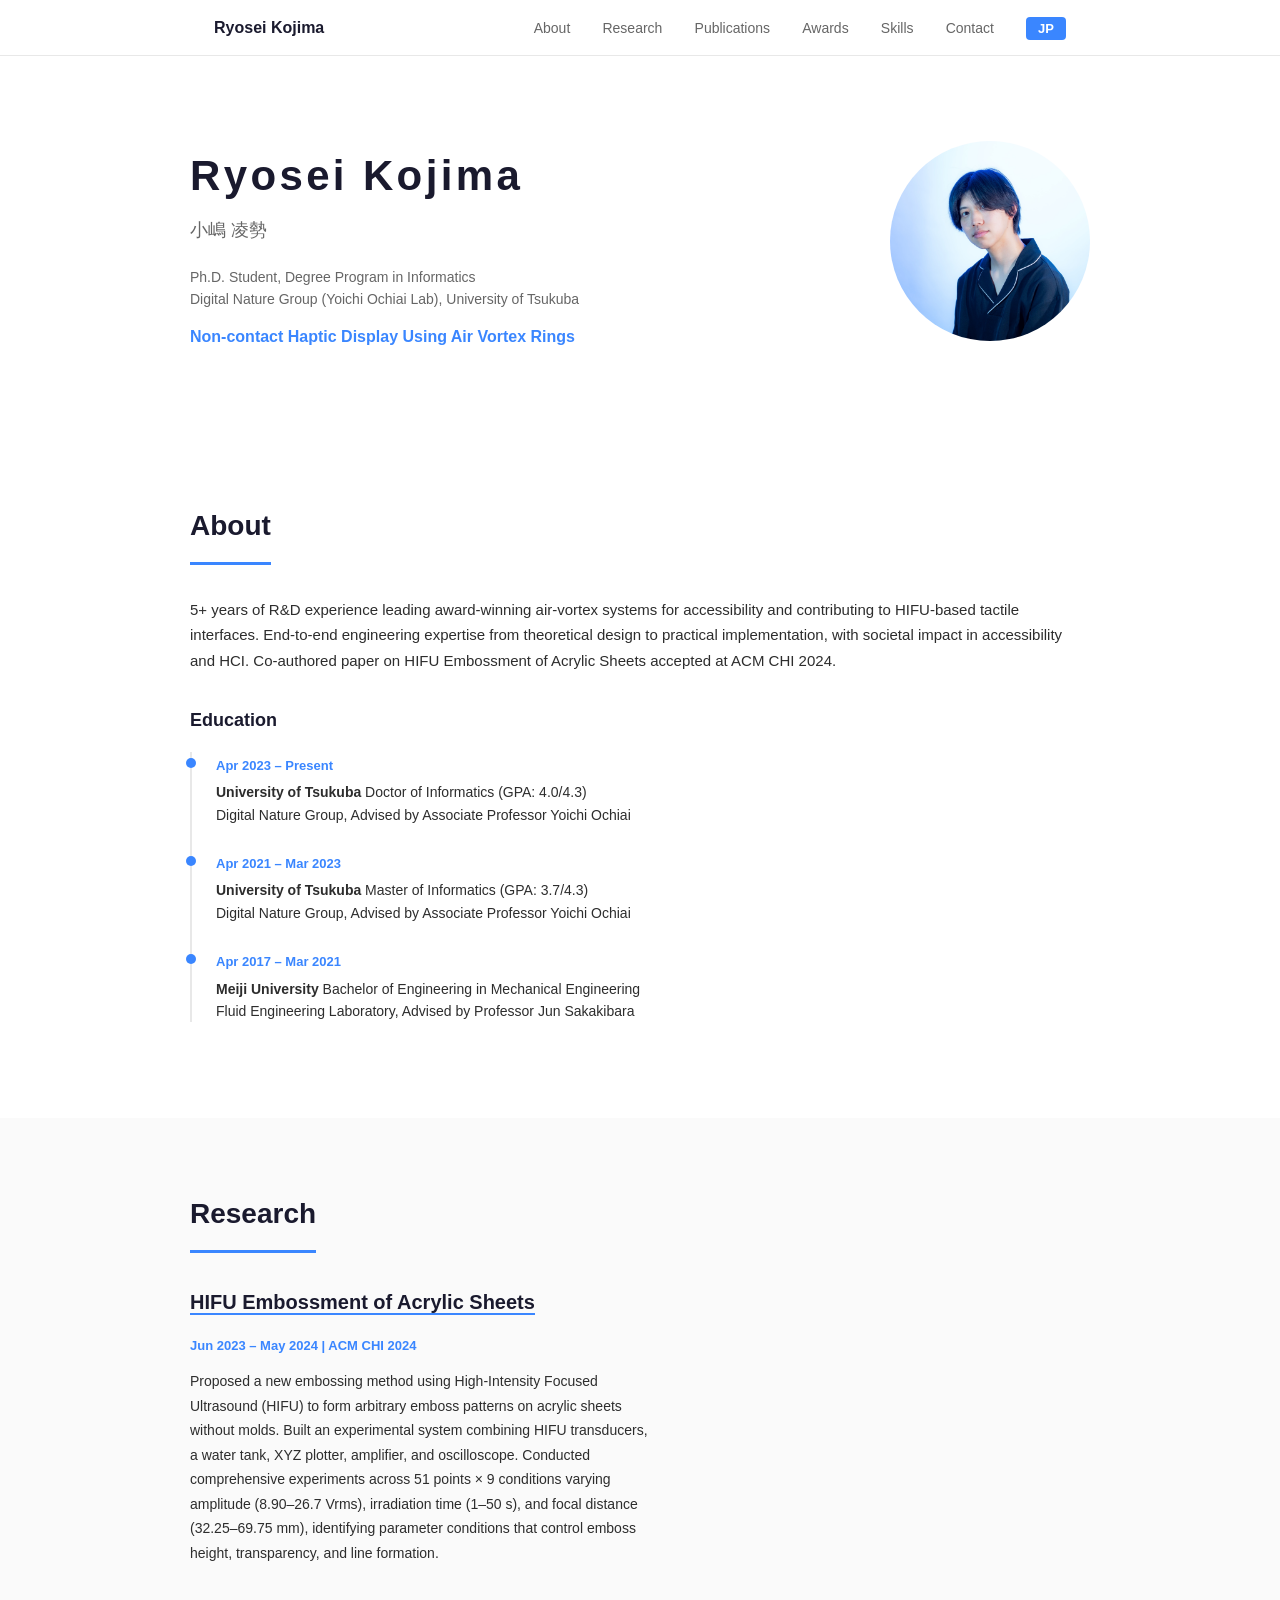
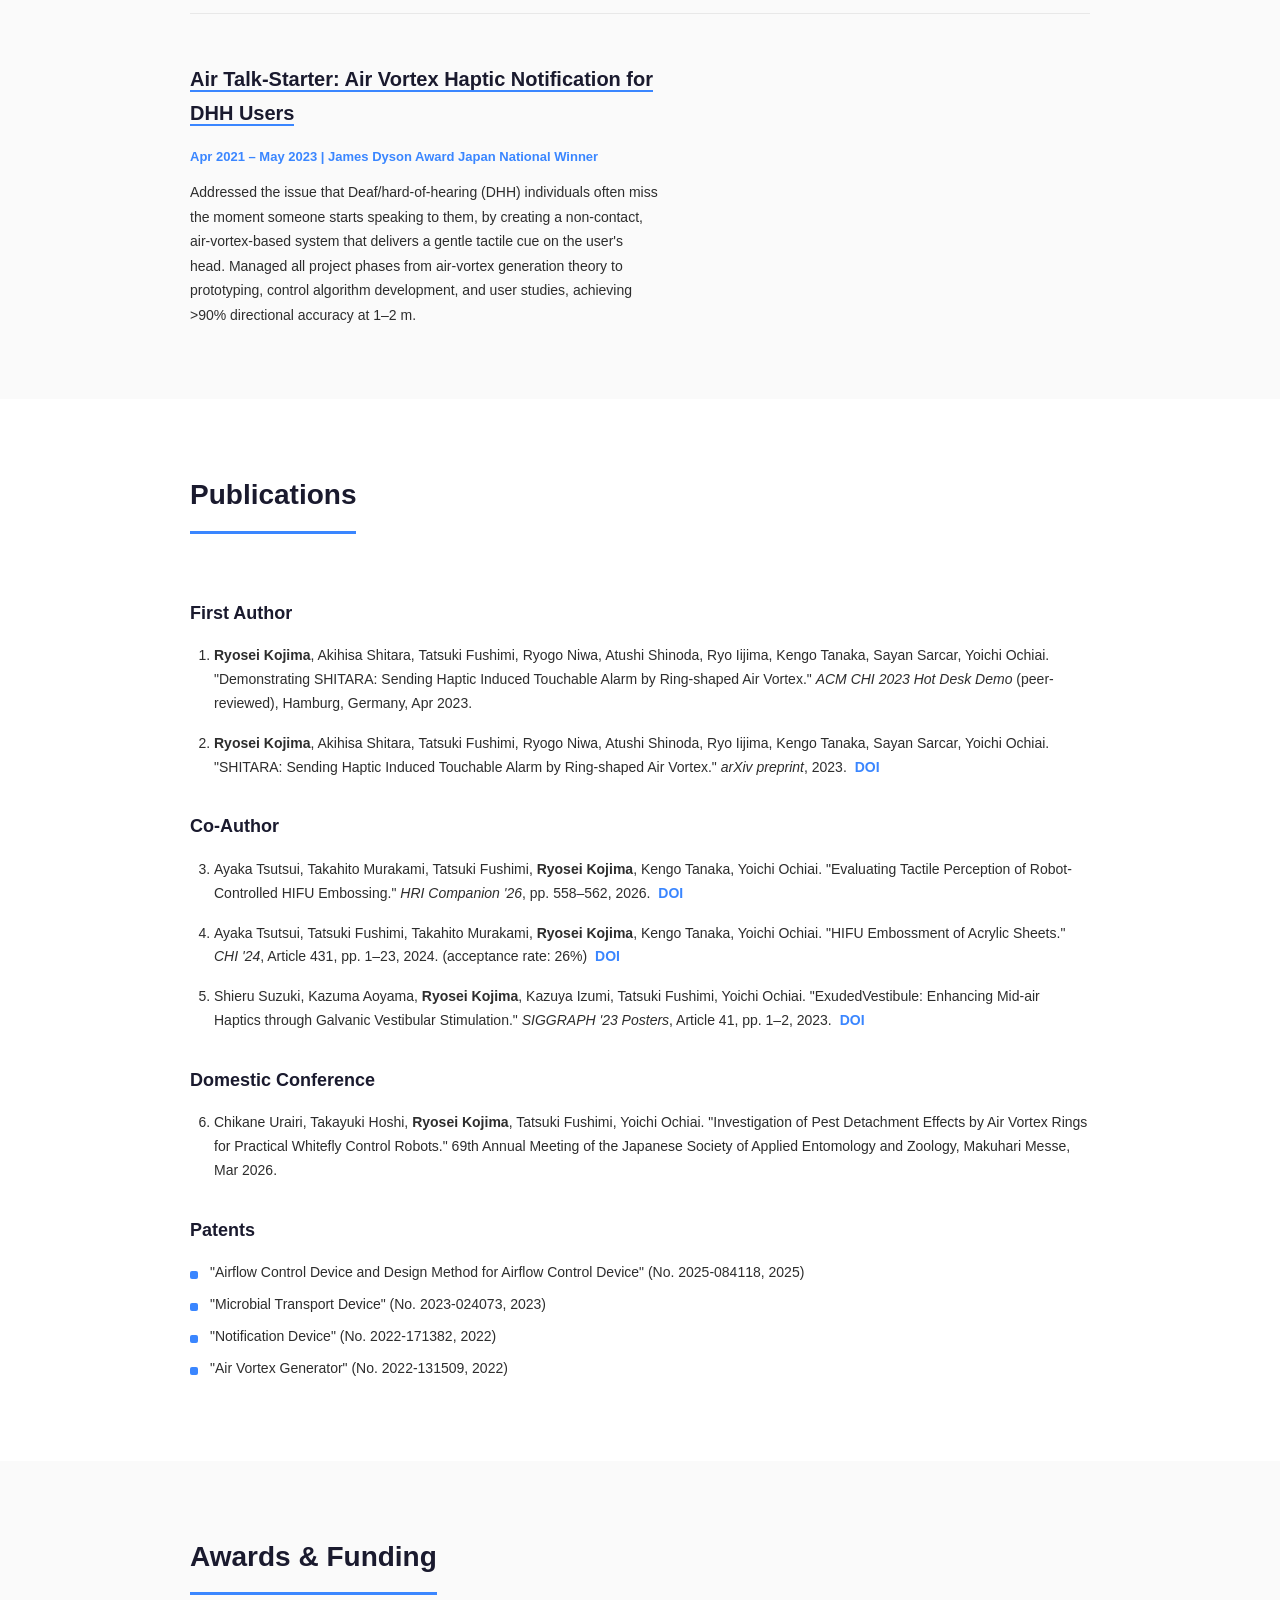
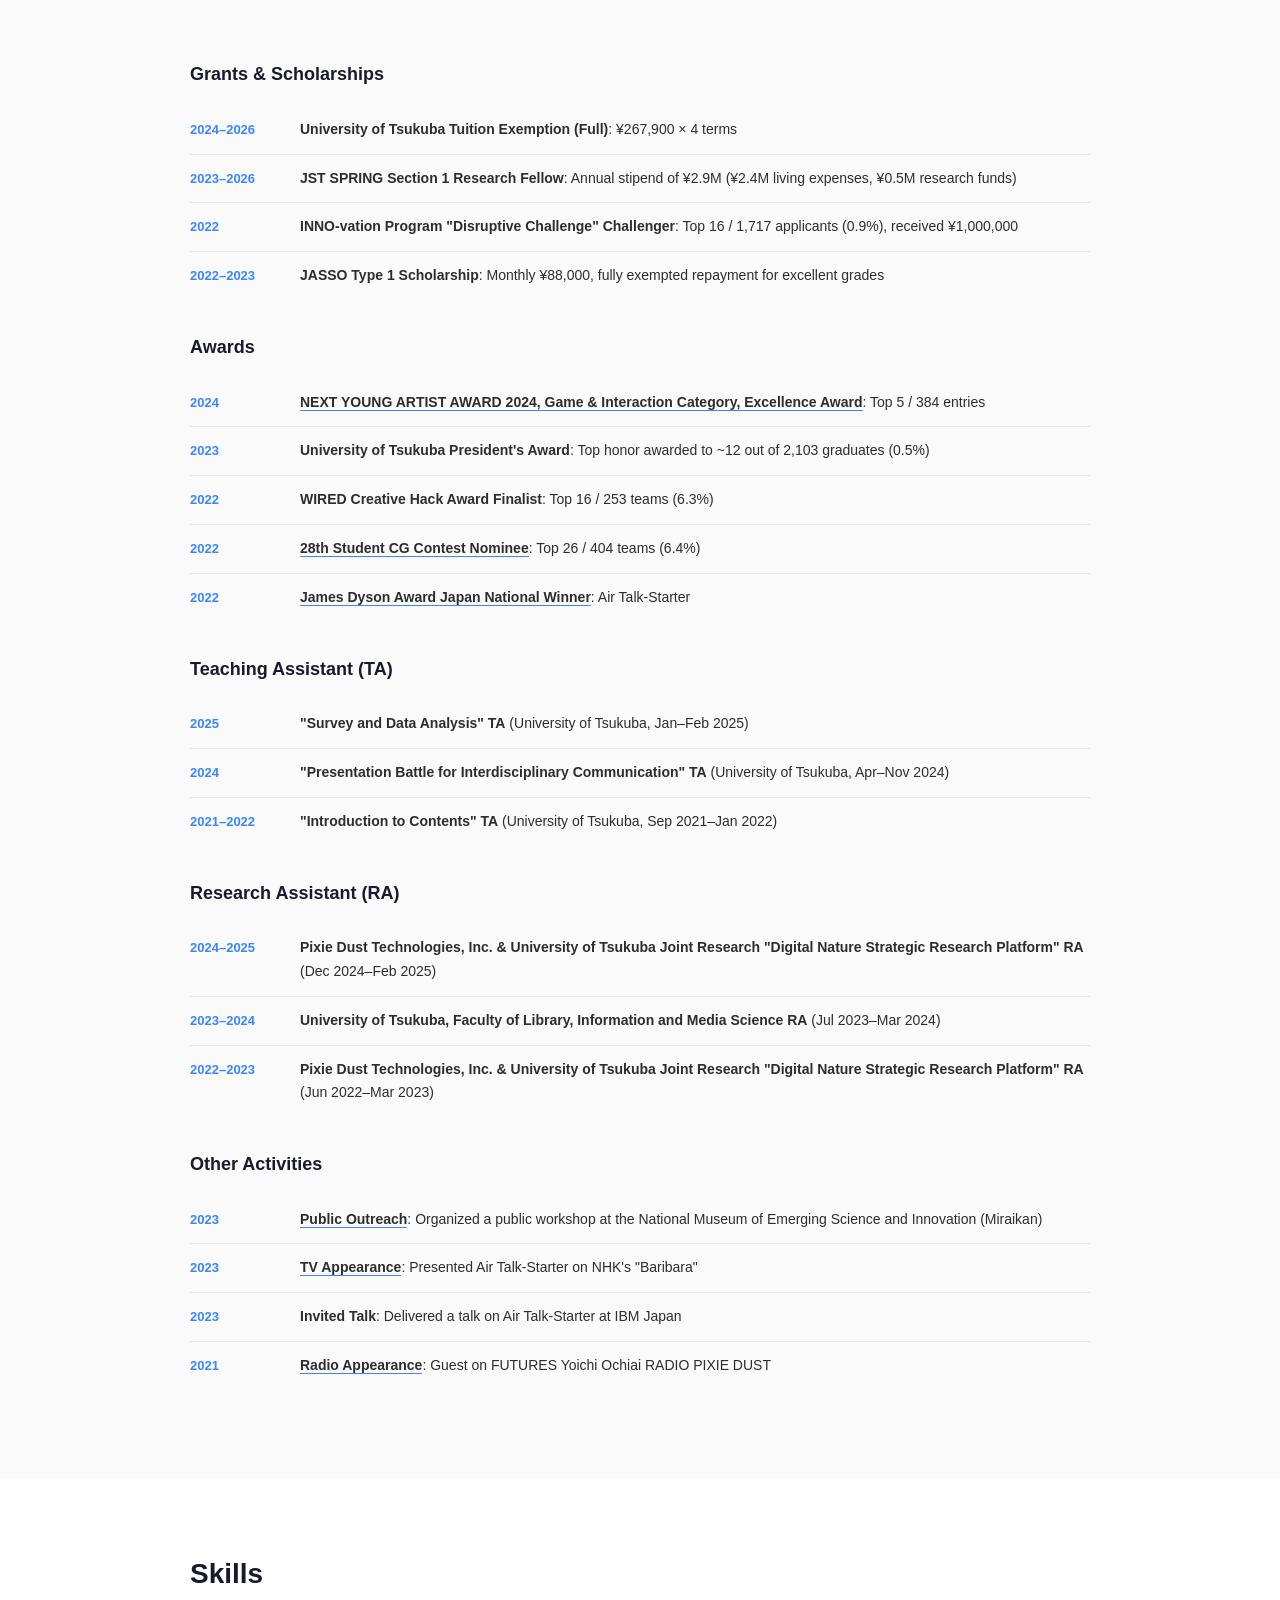
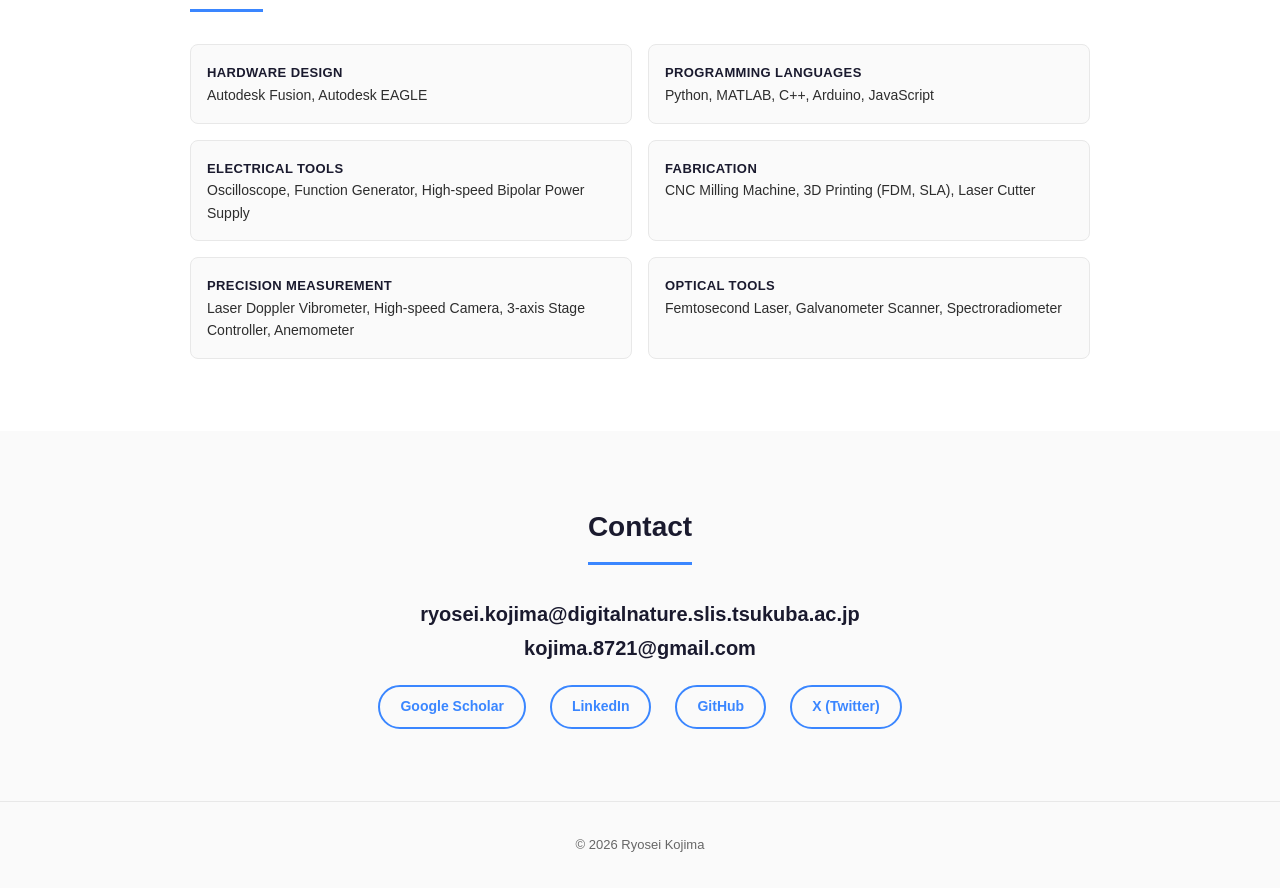
==== commit 6635dbac: "Update SHITARA paper authors and unify patent prefix to 特願 Co-Authored-By: Claude Opus 4.7 <noreply@" ====
--- a/en/index.html
+++ b/en/index.html
@@ -23,6 +23,14 @@
     <meta name="twitter:description" content="Ph.D. Student at University of Tsukuba. Research on non-contact haptic display using air vortex rings.">
     <meta name="twitter:image" content="https://ryoseikojima.com/images/profile.jpg">
     <link rel="stylesheet" href="../style.css">
+    <!-- Google Analytics -->
+    <script async src="https://www.googletagmanager.com/gtag/js?id=G-K6TK4R2X14"></script>
+    <script>
+    window.dataLayer = window.dataLayer || [];
+    function gtag(){dataLayer.push(arguments);}
+    gtag('js', new Date());
+    gtag('config', 'G-K6TK4R2X14');
+    </script>
 </head>
 <body>
 
@@ -130,12 +138,12 @@
         <h3>First Author</h3>
         <ol class="pub-list">
             <li>
-                <strong>Ryosei Kojima</strong>, Akihisa Shitara, Tatsuki Fushimi, Ryogo Niwa, Takayuki Hoshi, Yoichi Ochiai.
+                <strong>Ryosei Kojima</strong>, Akihisa Shitara, Tatsuki Fushimi, Ryogo Niwa, Atushi Shinoda, Ryo Iijima, Kengo Tanaka, Sayan Sarcar, Yoichi Ochiai.
                 "Demonstrating SHITARA: Sending Haptic Induced Touchable Alarm by Ring-shaped Air Vortex."
                 <em>ACM CHI 2023 Hot Desk Demo</em> (peer-reviewed), Hamburg, Germany, Apr 2023.
             </li>
             <li>
-                <strong>Ryosei Kojima</strong>, Akihisa Shitara, Tatsuki Fushimi, Ryogo Niwa, Takayuki Hoshi, Yoichi Ochiai.
+                <strong>Ryosei Kojima</strong>, Akihisa Shitara, Tatsuki Fushimi, Ryogo Niwa, Atushi Shinoda, Ryo Iijima, Kengo Tanaka, Sayan Sarcar, Yoichi Ochiai.
                 "SHITARA: Sending Haptic Induced Touchable Alarm by Ring-shaped Air Vortex."
                 <em>arXiv preprint</em>, 2023.
                 <a href="https://doi.org/10.48550/arXiv.2301.08107" target="_blank">DOI</a>
--- a/style.css
+++ b/style.css
@@ -22,6 +22,7 @@
     background: var(--bg);
     line-height: 1.7;
     font-size: 15px;
+    overflow-x: hidden;
 }
 
 /* Nav */
@@ -454,8 +455,8 @@
     }
 
     .nav-links a {
-        margin-left: 16px;
-        font-size: 12px;
+        margin-left: 12px;
+        font-size: 11px;
     }
 
     .award-item {
@@ -463,7 +464,53 @@
         gap: 4px;
     }
 
+    .award-item div {
+        word-break: break-word;
+        overflow-wrap: anywhere;
+    }
+
     .award-date {
         width: auto;
     }
-}
+
+    section {
+        padding: 48px 16px;
+    }
+
+    #hero {
+        padding: 120px 16px 60px;
+    }
+
+    .container {
+        overflow-x: hidden;
+    }
+
+    .pub-list {
+        padding-left: 16px;
+    }
+
+    .pub-list li {
+        word-break: break-word;
+        overflow-wrap: anywhere;
+    }
+
+    .contact-email {
+        font-size: 13px;
+        word-break: break-all;
+    }
+
+    .contact-links {
+        flex-wrap: wrap;
+        gap: 10px;
+        justify-content: center;
+    }
+
+    .contact-links a {
+        font-size: 12px;
+        padding: 6px 14px;
+    }
+
+    #contact {
+        padding: 48px 16px;
+    }
+}
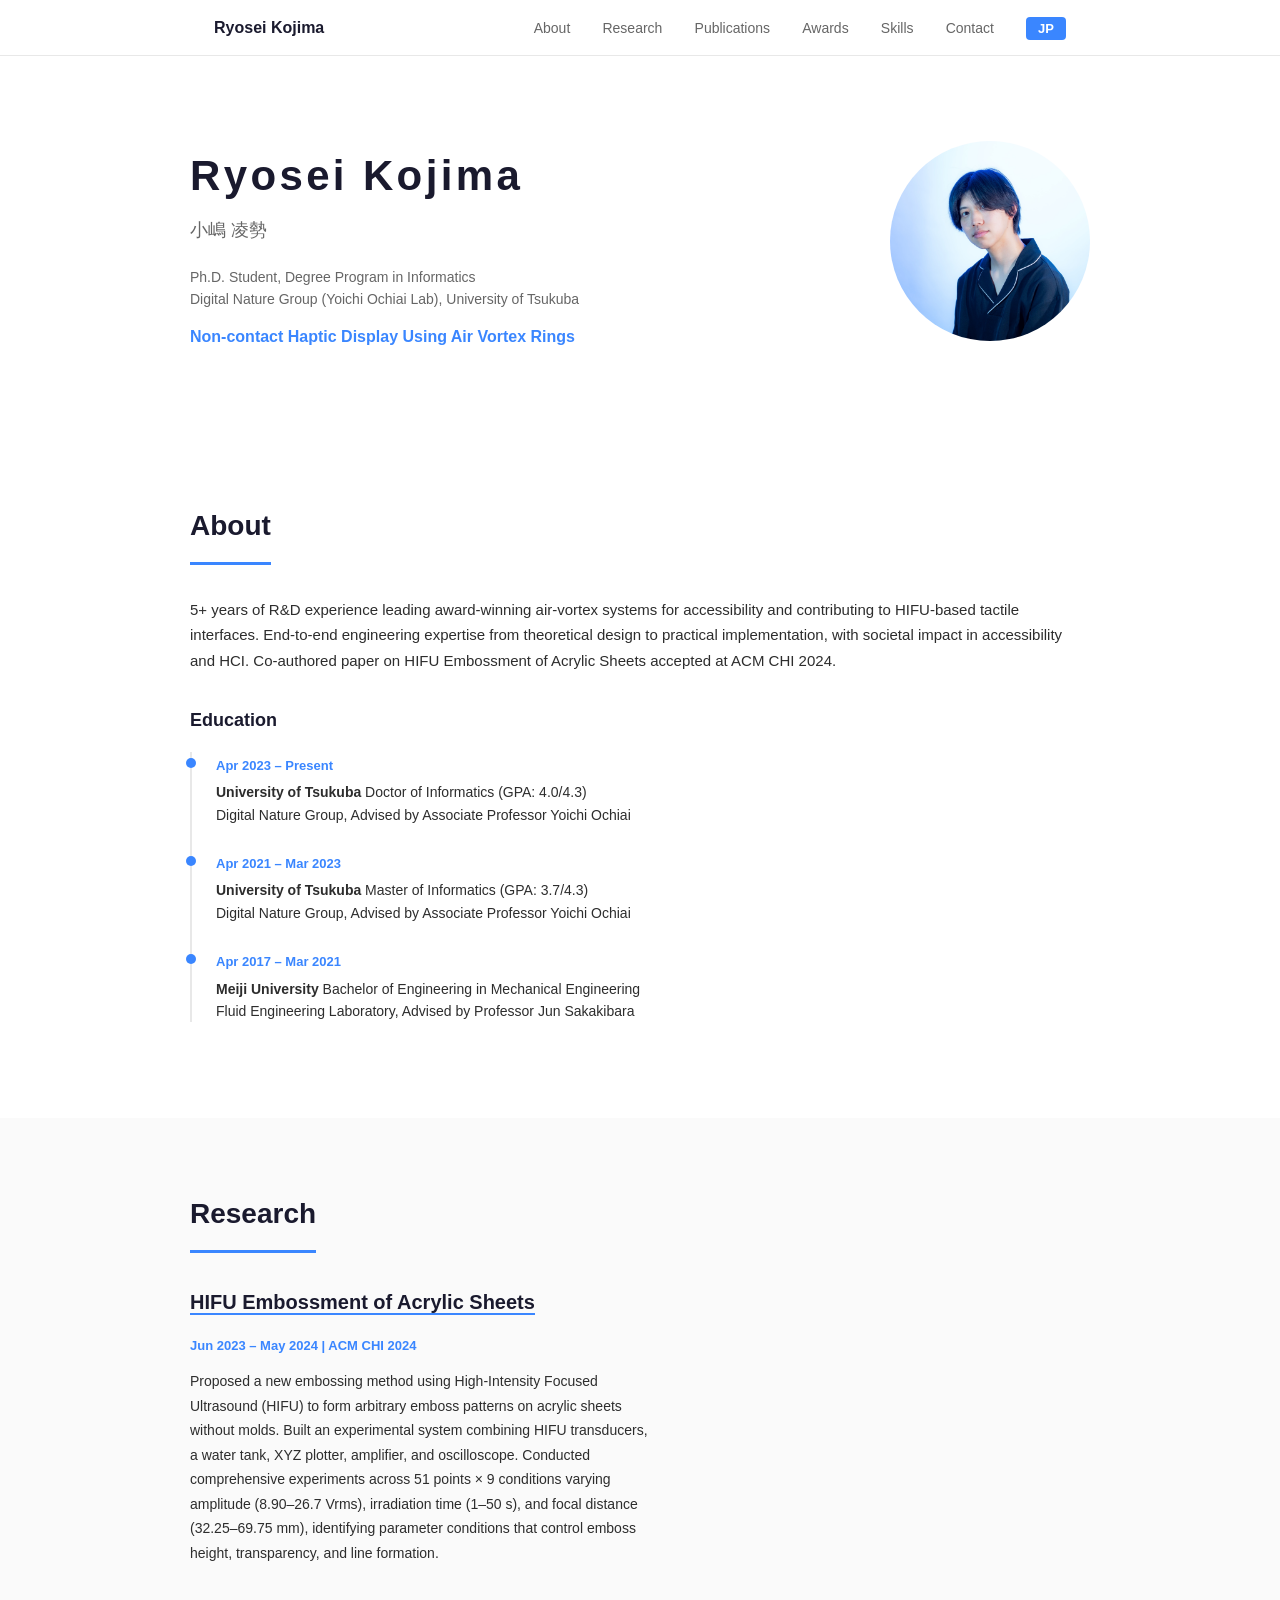
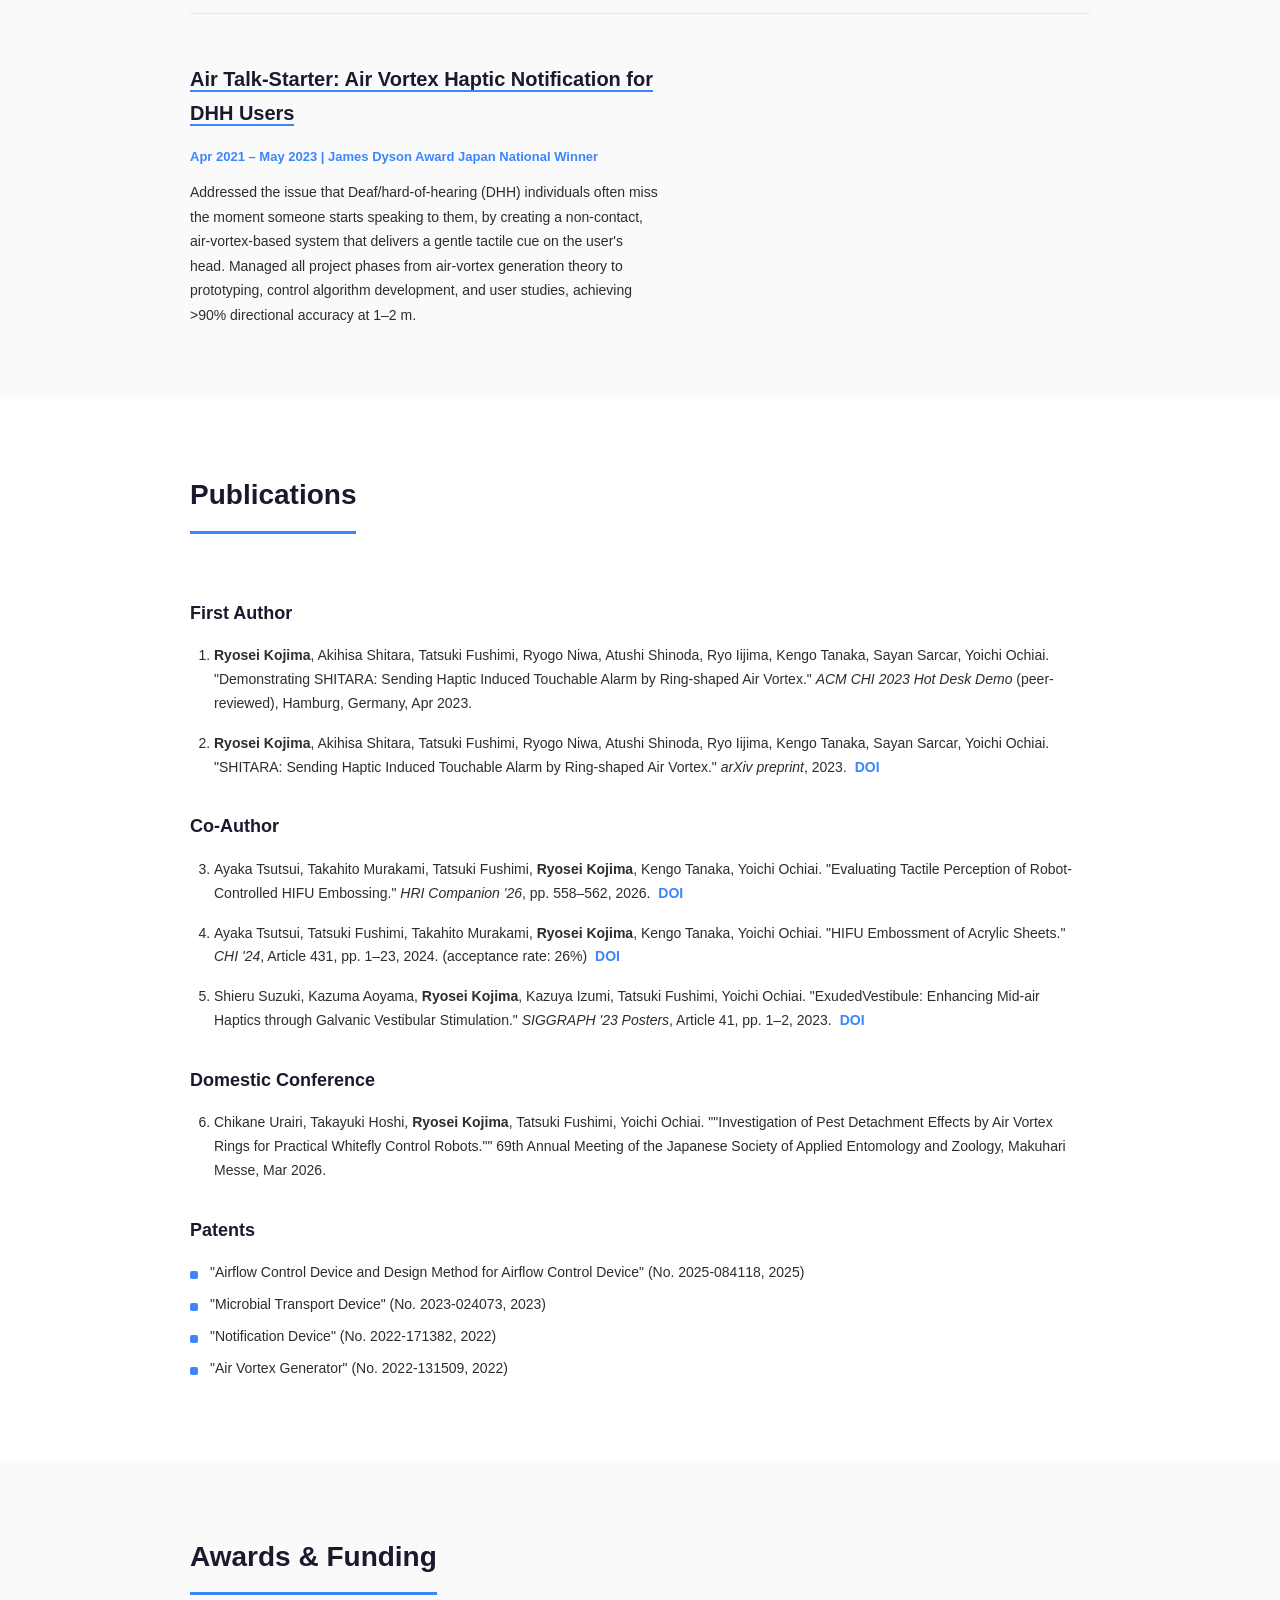
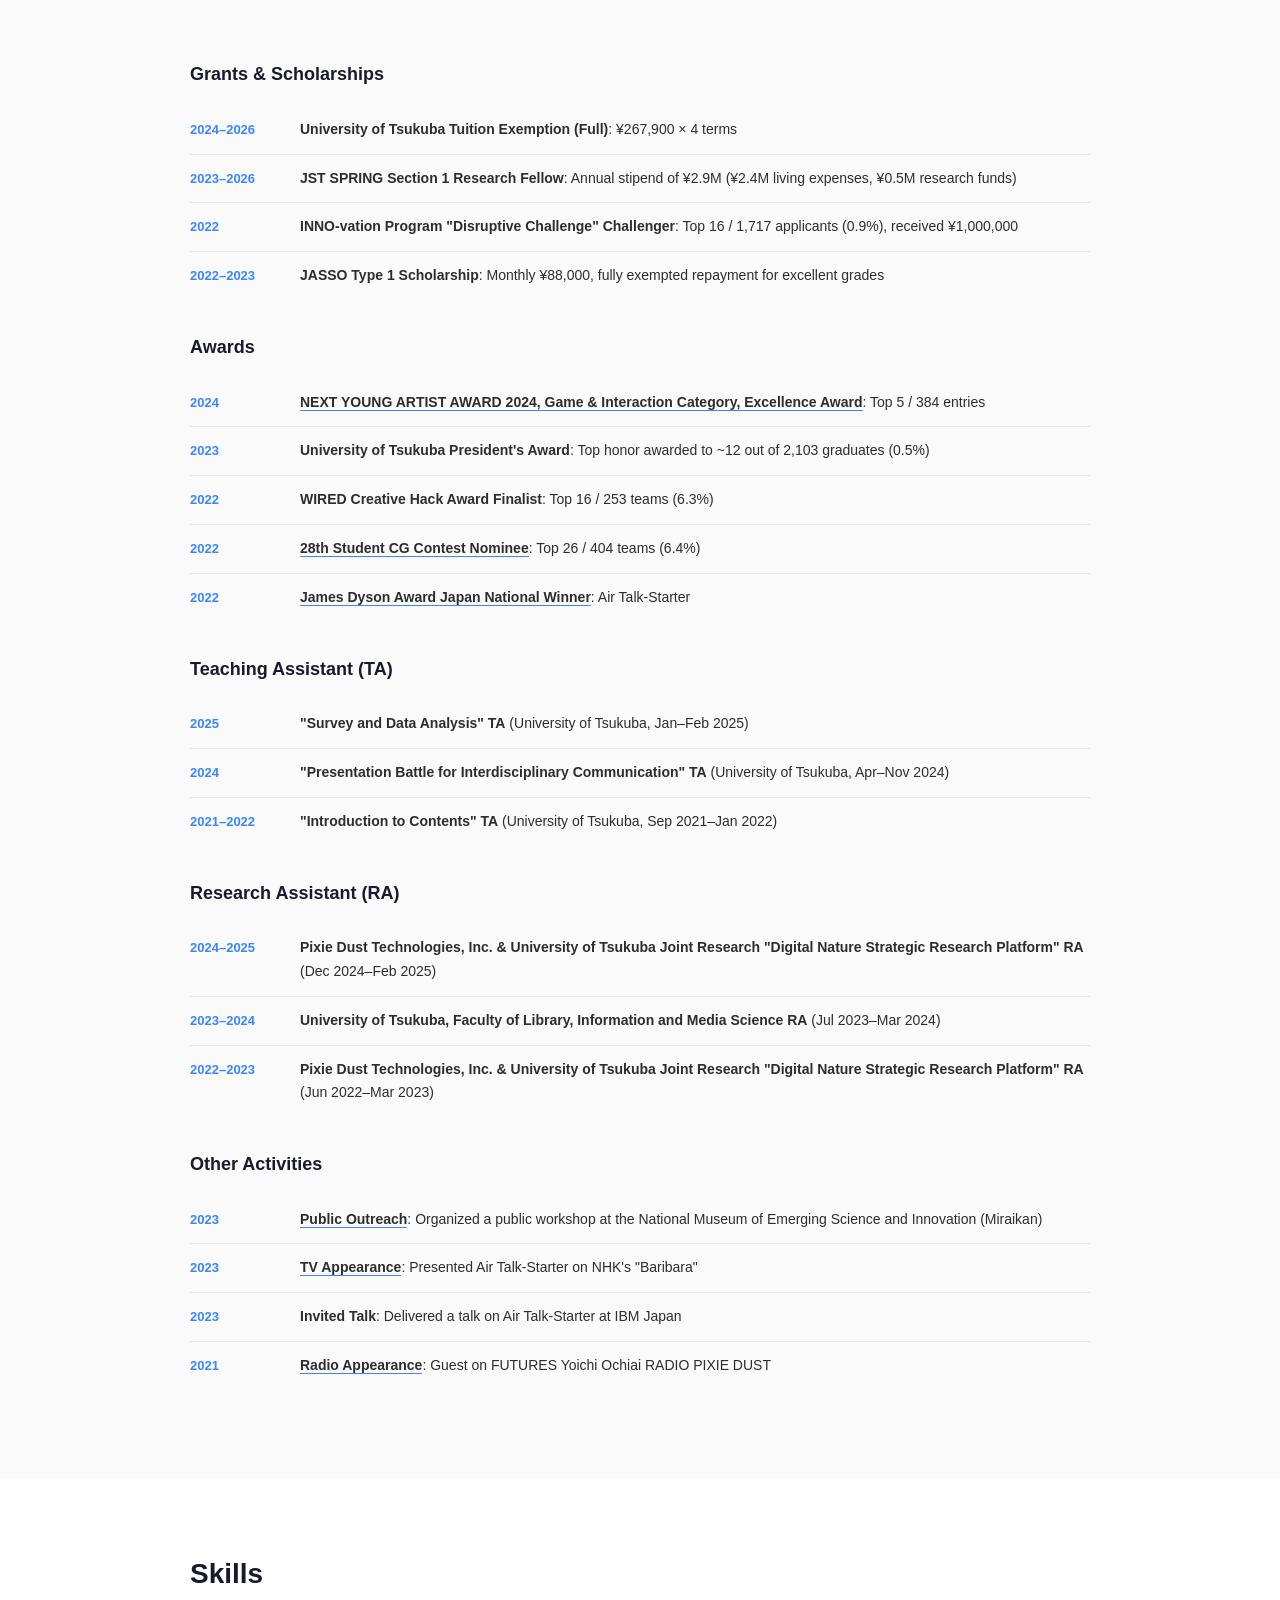
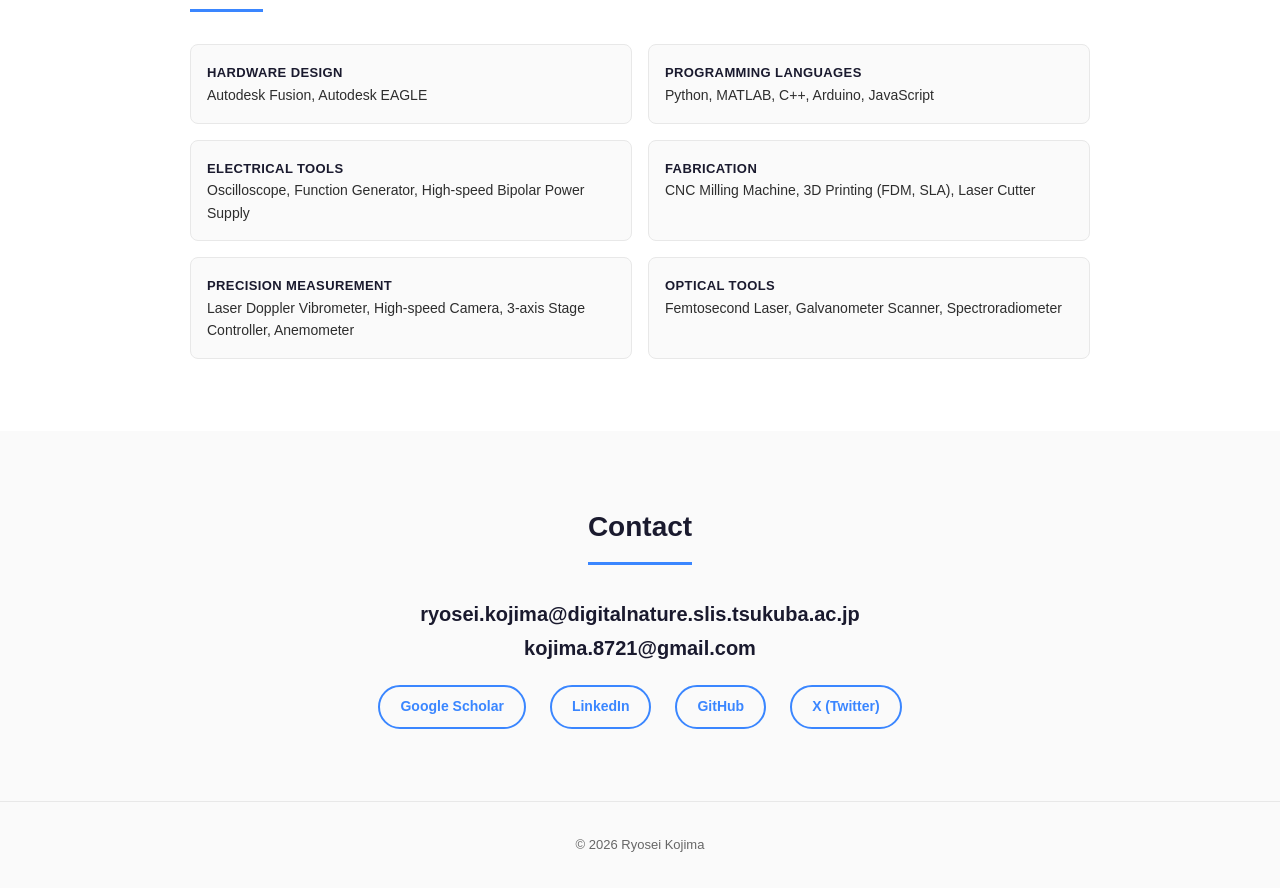
==== commit da981cc9: "Refactor site to data-driven rendering + add admin UI - Move all content (profile, about, education," ====
--- a/en/index.html
+++ b/en/index.html
@@ -49,286 +49,89 @@
     </div>
 </nav>
 
-<!-- Hero -->
 <header id="hero">
     <div class="hero-content">
         <div class="hero-text">
-            <h1>Ryosei Kojima</h1>
-            <p class="hero-en">小嶋 凌勢</p>
-            <p class="hero-affiliation">Ph.D. Student, Degree Program in Informatics<br>Digital Nature Group (Yoichi Ochiai Lab), University of Tsukuba</p>
-            <p class="hero-tagline">Non-contact Haptic Display Using Air Vortex Rings</p>
+            <h1 id="profile-name"></h1>
+            <p class="hero-en" id="profile-subname"></p>
+            <p class="hero-affiliation" id="profile-affiliation"></p>
+            <p class="hero-tagline" id="profile-tagline"></p>
         </div>
         <div class="hero-photo">
-            <img src="../images/profile.jpg" alt="Ryosei Kojima" class="profile-img">
+            <img id="profile-image" src="" alt="" class="profile-img">
         </div>
     </div>
 </header>
 
-<!-- About -->
 <section id="about">
     <div class="container">
-        <h2>About</h2>
-        <p>5+ years of R&D experience leading award-winning air-vortex systems for accessibility and contributing to HIFU-based tactile interfaces. End-to-end engineering expertise from theoretical design to practical implementation, with societal impact in accessibility and HCI. Co-authored paper on HIFU Embossment of Acrylic Sheets accepted at ACM CHI 2024.</p>
-
-        <h3>Education</h3>
-        <div class="timeline">
-            <div class="timeline-item">
-                <span class="timeline-date">Apr 2023 – Present</span>
-                <div class="timeline-content">
-                    <strong>University of Tsukuba</strong> Doctor of Informatics (GPA: 4.0/4.3)<br>
-                    Digital Nature Group, Advised by Associate Professor Yoichi Ochiai
-                </div>
-            </div>
-            <div class="timeline-item">
-                <span class="timeline-date">Apr 2021 – Mar 2023</span>
-                <div class="timeline-content">
-                    <strong>University of Tsukuba</strong> Master of Informatics (GPA: 3.7/4.3)<br>
-                    Digital Nature Group, Advised by Associate Professor Yoichi Ochiai
-                </div>
-            </div>
-            <div class="timeline-item">
-                <span class="timeline-date">Apr 2017 – Mar 2021</span>
-                <div class="timeline-content">
-                    <strong>Meiji University</strong> Bachelor of Engineering in Mechanical Engineering<br>
-                    Fluid Engineering Laboratory, Advised by Professor Jun Sakakibara
-                </div>
-            </div>
-        </div>
+        <h2 id="section-about">About</h2>
+        <p id="about-text"></p>
+        <h3 id="section-education">Education</h3>
+        <div class="timeline" id="education-timeline"></div>
     </div>
 </section>
 
-<!-- Research -->
 <section id="research">
     <div class="container">
-        <h2>Research</h2>
-
-        <div class="project">
-            <div class="project-info">
-                <h3><a href="https://digitalnature.slis.tsukuba.ac.jp/2023/08/ultrasonic-embossment-of-acrylic-sheets-with-transparency-control/" target="_blank">HIFU Embossment of Acrylic Sheets</a></h3>
-                <span class="project-meta">Jun 2023 – May 2024 | ACM CHI 2024</span>
-                <p>Proposed a new embossing method using High-Intensity Focused Ultrasound (HIFU) to form arbitrary emboss patterns on acrylic sheets without molds. Built an experimental system combining HIFU transducers, a water tank, XYZ plotter, amplifier, and oscilloscope. Conducted comprehensive experiments across 51 points &times; 9 conditions varying amplitude (8.90–26.7 Vrms), irradiation time (1–50 s), and focal distance (32.25–69.75 mm), identifying parameter conditions that control emboss height, transparency, and line formation.</p>
-            </div>
-            <div class="project-media">
-                <div class="video-embed">
-                    <iframe src="https://www.youtube.com/embed/v1Ds2sIvUqw" title="HIFU Embossment" frameborder="0" allow="accelerometer; autoplay; clipboard-write; encrypted-media; gyroscope; picture-in-picture" allowfullscreen></iframe>
-                </div>
-            </div>
-        </div>
-
-        <div class="project">
-            <div class="project-info">
-                <h3><a href="https://digitalnature.slis.tsukuba.ac.jp/2022/07/air-talk-starter/" target="_blank">Air Talk-Starter: Air Vortex Haptic Notification for DHH Users</a></h3>
-                <span class="project-meta">Apr 2021 – May 2023 | James Dyson Award Japan National Winner</span>
-                <p>Addressed the issue that Deaf/hard-of-hearing (DHH) individuals often miss the moment someone starts speaking to them, by creating a non-contact, air-vortex-based system that delivers a gentle tactile cue on the user's head. Managed all project phases from air-vortex generation theory to prototyping, control algorithm development, and user studies, achieving >90% directional accuracy at 1–2 m.</p>
-            </div>
-            <div class="project-media">
-                <div class="video-embed">
-                    <iframe src="https://www.youtube.com/embed/Aif3v1m-30Y" title="Air Talk-Starter" frameborder="0" allow="accelerometer; autoplay; clipboard-write; encrypted-media; gyroscope; picture-in-picture" allowfullscreen></iframe>
-                </div>
-            </div>
-        </div>
+        <h2 id="section-research">Research</h2>
+        <div id="research-list"></div>
     </div>
 </section>
 
-<!-- Publications -->
 <section id="publications">
     <div class="container">
-        <h2>Publications</h2>
-
-        <h3>First Author</h3>
-        <ol class="pub-list">
-            <li>
-                <strong>Ryosei Kojima</strong>, Akihisa Shitara, Tatsuki Fushimi, Ryogo Niwa, Atushi Shinoda, Ryo Iijima, Kengo Tanaka, Sayan Sarcar, Yoichi Ochiai.
-                "Demonstrating SHITARA: Sending Haptic Induced Touchable Alarm by Ring-shaped Air Vortex."
-                <em>ACM CHI 2023 Hot Desk Demo</em> (peer-reviewed), Hamburg, Germany, Apr 2023.
-            </li>
-            <li>
-                <strong>Ryosei Kojima</strong>, Akihisa Shitara, Tatsuki Fushimi, Ryogo Niwa, Atushi Shinoda, Ryo Iijima, Kengo Tanaka, Sayan Sarcar, Yoichi Ochiai.
-                "SHITARA: Sending Haptic Induced Touchable Alarm by Ring-shaped Air Vortex."
-                <em>arXiv preprint</em>, 2023.
-                <a href="https://doi.org/10.48550/arXiv.2301.08107" target="_blank">DOI</a>
-            </li>
-        </ol>
-
-        <h3>Co-Author</h3>
-        <ol class="pub-list" start="3">
-            <li>
-                Ayaka Tsutsui, Takahito Murakami, Tatsuki Fushimi, <strong>Ryosei Kojima</strong>, Kengo Tanaka, Yoichi Ochiai.
-                "Evaluating Tactile Perception of Robot-Controlled HIFU Embossing."
-                <em>HRI Companion '26</em>, pp. 558–562, 2026.
-                <a href="https://doi.org/10.1145/3776734.3794457" target="_blank">DOI</a>
-            </li>
-            <li>
-                Ayaka Tsutsui, Tatsuki Fushimi, Takahito Murakami, <strong>Ryosei Kojima</strong>, Kengo Tanaka, Yoichi Ochiai.
-                "HIFU Embossment of Acrylic Sheets."
-                <em>CHI '24</em>, Article 431, pp. 1–23, 2024. (acceptance rate: 26%)
-                <a href="https://doi.org/10.1145/3613904.3642890" target="_blank">DOI</a>
-            </li>
-            <li>
-                Shieru Suzuki, Kazuma Aoyama, <strong>Ryosei Kojima</strong>, Kazuya Izumi, Tatsuki Fushimi, Yoichi Ochiai.
-                "ExudedVestibule: Enhancing Mid-air Haptics through Galvanic Vestibular Stimulation."
-                <em>SIGGRAPH '23 Posters</em>, Article 41, pp. 1–2, 2023.
-                <a href="https://doi.org/10.1145/3588028.3603648" target="_blank">DOI</a>
-            </li>
-        </ol>
-
-        <h3>Domestic Conference</h3>
-        <ol class="pub-list" start="6">
-            <li>
-                Chikane Urairi, Takayuki Hoshi, <strong>Ryosei Kojima</strong>, Tatsuki Fushimi, Yoichi Ochiai.
-                "Investigation of Pest Detachment Effects by Air Vortex Rings for Practical Whitefly Control Robots."
-                69th Annual Meeting of the Japanese Society of Applied Entomology and Zoology, Makuhari Messe, Mar 2026.
-            </li>
-        </ol>
-
-        <h3>Patents</h3>
-        <ul class="patent-list">
-            <li>"Airflow Control Device and Design Method for Airflow Control Device" (No. 2025-084118, 2025)</li>
-            <li>"Microbial Transport Device" (No. 2023-024073, 2023)</li>
-            <li>"Notification Device" (No. 2022-171382, 2022)</li>
-            <li>"Air Vortex Generator" (No. 2022-131509, 2022)</li>
-        </ul>
+        <h2 id="section-publications">Publications</h2>
+        <h3 id="h3-first"></h3>
+        <ol class="pub-list" id="pub-first"></ol>
+        <h3 id="h3-co"></h3>
+        <ol class="pub-list" id="pub-co"></ol>
+        <h3 id="h3-domestic"></h3>
+        <ol class="pub-list" id="pub-domestic"></ol>
+        <h3 id="h3-patents"></h3>
+        <ul class="patent-list" id="patents-list"></ul>
     </div>
 </section>
 
-<!-- Awards -->
 <section id="awards">
     <div class="container">
-        <h2>Awards &amp; Funding</h2>
-
-        <h3>Grants &amp; Scholarships</h3>
-        <div class="award-list">
-            <div class="award-item">
-                <span class="award-date">2024–2026</span>
-                <div><strong>University of Tsukuba Tuition Exemption (Full)</strong>: &yen;267,900 &times; 4 terms</div>
-            </div>
-            <div class="award-item">
-                <span class="award-date">2023–2026</span>
-                <div><strong>JST SPRING Section 1 Research Fellow</strong>: Annual stipend of &yen;2.9M (&yen;2.4M living expenses, &yen;0.5M research funds)</div>
-            </div>
-            <div class="award-item">
-                <span class="award-date">2022</span>
-                <div><strong>INNO-vation Program "Disruptive Challenge" Challenger</strong>: Top 16 / 1,717 applicants (0.9%), received &yen;1,000,000</div>
-            </div>
-            <div class="award-item">
-                <span class="award-date">2022–2023</span>
-                <div><strong>JASSO Type 1 Scholarship</strong>: Monthly &yen;88,000, fully exempted repayment for excellent grades</div>
-            </div>
-        </div>
-
-        <h3>Awards</h3>
-        <div class="award-list">
-            <div class="award-item">
-                <span class="award-date">2024</span>
-                <div><a href="https://archive.nya-award.jp/2024/works/7333/" target="_blank"><strong>NEXT YOUNG ARTIST AWARD 2024, Game &amp; Interaction Category, Excellence Award</strong></a>: Top 5 / 384 entries</div>
-            </div>
-            <div class="award-item">
-                <span class="award-date">2023</span>
-                <div><strong>University of Tsukuba President's Award</strong>: Top honor awarded to ~12 out of 2,103 graduates (0.5%)</div>
-            </div>
-            <div class="award-item">
-                <span class="award-date">2022</span>
-                <div><strong>WIRED Creative Hack Award Finalist</strong>: Top 16 / 253 teams (6.3%)</div>
-            </div>
-            <div class="award-item">
-                <span class="award-date">2022</span>
-                <div><a href="https://archive.nya-award.jp/2022/works/6319/" target="_blank"><strong>28th Student CG Contest Nominee</strong></a>: Top 26 / 404 teams (6.4%)</div>
-            </div>
-            <div class="award-item">
-                <span class="award-date">2022</span>
-                <div><a href="https://www.jamesdysonaward.org/ja-JP/2022/project/air-talk-starter" target="_blank"><strong>James Dyson Award Japan National Winner</strong></a>: Air Talk-Starter</div>
-            </div>
-        </div>
-
-        <h3>Teaching Assistant (TA)</h3>
-        <div class="award-list">
-            <div class="award-item">
-                <span class="award-date">2025</span>
-                <div><strong>"Survey and Data Analysis" TA</strong> (University of Tsukuba, Jan–Feb 2025)</div>
-            </div>
-            <div class="award-item">
-                <span class="award-date">2024</span>
-                <div><strong>"Presentation Battle for Interdisciplinary Communication" TA</strong> (University of Tsukuba, Apr–Nov 2024)</div>
-            </div>
-            <div class="award-item">
-                <span class="award-date">2021–2022</span>
-                <div><strong>"Introduction to Contents" TA</strong> (University of Tsukuba, Sep 2021–Jan 2022)</div>
-            </div>
-        </div>
-
-        <h3>Research Assistant (RA)</h3>
-        <div class="award-list">
-            <div class="award-item">
-                <span class="award-date">2024–2025</span>
-                <div><strong>Pixie Dust Technologies, Inc. &amp; University of Tsukuba Joint Research "Digital Nature Strategic Research Platform" RA</strong> (Dec 2024–Feb 2025)</div>
-            </div>
-            <div class="award-item">
-                <span class="award-date">2023–2024</span>
-                <div><strong>University of Tsukuba, Faculty of Library, Information and Media Science RA</strong> (Jul 2023–Mar 2024)</div>
-            </div>
-            <div class="award-item">
-                <span class="award-date">2022–2023</span>
-                <div><strong>Pixie Dust Technologies, Inc. &amp; University of Tsukuba Joint Research "Digital Nature Strategic Research Platform" RA</strong> (Jun 2022–Mar 2023)</div>
-            </div>
-        </div>
-
-        <h3>Other Activities</h3>
-        <div class="award-list">
-            <div class="award-item">
-                <span class="award-date">2023</span>
-                <div><a href="https://blog.miraikan.jst.go.jp/articles/20230607post-501.html" target="_blank"><strong>Public Outreach</strong></a>: Organized a public workshop at the National Museum of Emerging Science and Innovation (Miraikan)</div>
-            </div>
-            <div class="award-item">
-                <span class="award-date">2023</span>
-                <div><a href="https://www.nhk.jp/p/baribara/ts/8Q416M6Q79/episode/te/QMZ4RW7WZN/" target="_blank"><strong>TV Appearance</strong></a>: Presented Air Talk-Starter on NHK's "Baribara"</div>
-            </div>
-            <div class="award-item">
-                <span class="award-date">2023</span>
-                <div><strong>Invited Talk</strong>: Delivered a talk on Air Talk-Starter at IBM Japan</div>
-            </div>
-            <div class="award-item">
-                <span class="award-date">2021</span>
-                <div><a href="https://audee.jp/voice/show/35991" target="_blank"><strong>Radio Appearance</strong></a>: Guest on FUTURES Yoichi Ochiai RADIO PIXIE DUST</div>
-            </div>
-        </div>
+        <h2 id="section-awards">Awards &amp; Funding</h2>
+        <h3 id="h3-funding"></h3>
+        <div class="award-list" id="awards-funding"></div>
+        <h3 id="h3-honors"></h3>
+        <div class="award-list" id="awards-honors"></div>
+        <h3 id="h3-ta"></h3>
+        <div class="award-list" id="awards-ta"></div>
+        <h3 id="h3-ra"></h3>
+        <div class="award-list" id="awards-ra"></div>
+        <h3 id="h3-other"></h3>
+        <div class="award-list" id="awards-other"></div>
     </div>
 </section>
 
-<!-- Skills -->
 <section id="skills">
     <div class="container">
-        <h2>Skills</h2>
-        <div class="skills-grid">
-            <div class="skill-item"><strong>Hardware Design</strong><br>Autodesk Fusion, Autodesk EAGLE</div>
-            <div class="skill-item"><strong>Programming Languages</strong><br>Python, MATLAB, C++, Arduino, JavaScript</div>
-            <div class="skill-item"><strong>Electrical Tools</strong><br>Oscilloscope, Function Generator, High-speed Bipolar Power Supply</div>
-            <div class="skill-item"><strong>Fabrication</strong><br>CNC Milling Machine, 3D Printing (FDM, SLA), Laser Cutter</div>
-            <div class="skill-item"><strong>Precision Measurement</strong><br>Laser Doppler Vibrometer, High-speed Camera, 3-axis Stage Controller, Anemometer</div>
-            <div class="skill-item"><strong>Optical Tools</strong><br>Femtosecond Laser, Galvanometer Scanner, Spectroradiometer</div>
-        </div>
+        <h2 id="section-skills">Skills</h2>
+        <div class="skills-grid" id="skills-grid"></div>
     </div>
 </section>
 
-<!-- Contact -->
 <section id="contact">
     <div class="container">
-        <h2>Contact</h2>
+        <h2 id="section-contact">Contact</h2>
         <p class="contact-email" id="email-display"></p>
-        <script>
-        (function(){var e=document.getElementById('email-display');var a=['ryosei.kojima','digitalnature.slis.tsukuba.ac.jp'];var b=['kojima.8721','gmail.com'];e.innerHTML=a[0]+'@'+a[1]+'<br>'+b[0]+'@'+b[1];})();
-        </script>
-        <div class="contact-links">
-            <a href="https://scholar.google.com/citations?user=Og2XBmUAAAAJ&hl=en&oi=ao" target="_blank">Google Scholar</a>
-            <a href="https://linkedin.com/in/ryoseikojima/" target="_blank">LinkedIn</a>
-            <a href="https://github.com/ryoseikojima" target="_blank">GitHub</a>
-            <a href="https://x.com/RyoseiKojima" target="_blank">X (Twitter)</a>
-        </div>
+        <div class="contact-links" id="contact-links"></div>
     </div>
 </section>
 
 <footer>
-    <p>&copy; 2026 Ryosei Kojima</p>
+    <p id="footer-text"></p>
 </footer>
 
+<script>
+    window.SITE_LANG = "en";
+    window.DATA_URL = "../data.json";
+</script>
+<script src="../render.js"></script>
 </body>
 </html>
